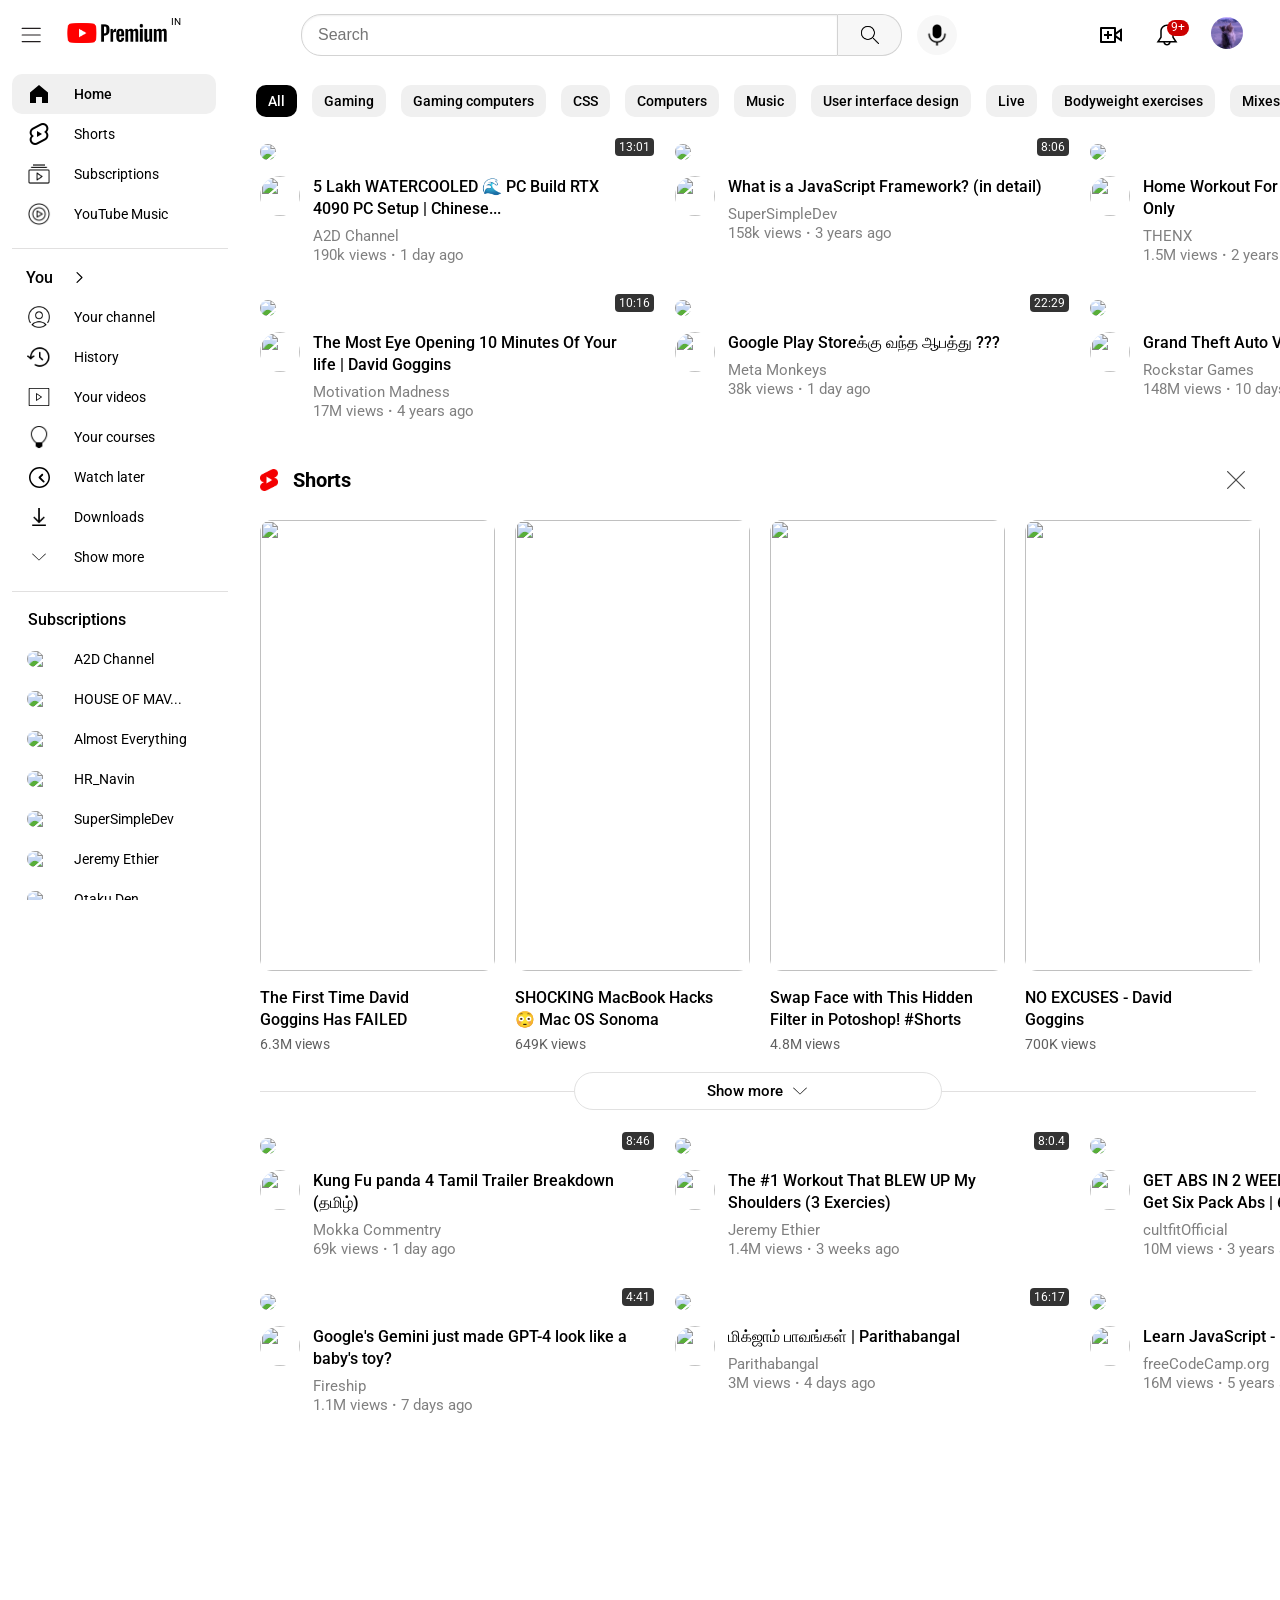
==== index.html @ ad7b76df "Update and rename YouTube.html to index.html" ====
<!DOCTYPE html>
<html lang="en">
	<head>
		<meta charset="UTF-8" />
		<meta name="viewport" content="width=device-width, initial-scale=1.0" />
		<title>YouTube clone</title>
		<link rel="preconnect" href="https://fonts.googleapis.com" />
		<link rel="preconnect" href="https://fonts.gstatic.com" crossorigin />
		<link
			href="https://fonts.googleapis.com/css2?family=Roboto:wght@100;400;500;700&display=swap"
			rel="stylesheet"
		/>
		<link rel="stylesheet" href="CSS/Video.css" />
		<link rel="stylesheet" href="CSS/Common.css" />
		<link rel="stylesheet" href="CSS/Header-1.css" />
		<link rel="stylesheet" href="CSS/Header-2.css" />
		<link rel="stylesheet" href="CSS/Sidebar.css" />
		<link rel="stylesheet" href="CSS/Shorts.css" />
	</head>
	<body>
		<!-- Header-1 -->
		<header class="header-1">
			<div class="header-right">
				<div class="menu-icon">
					<img
						style="margin: 0 auto; width: 30px"
						class="menu-icon-img"
						src="Icons/hamburger-menu-5.svg"
					/>
				</div>
				<div class="youtube-logo">
					<img
						style="width: 100px"
						class="youtube-logo-img"
						src="Icons/1280px-YouTube_Premium_logo.svg.png"
					/>
					<div>IN</div>
				</div>
			</div>

			<div class="header-middle">
				<div class="search-box">
					<input type="text" placeholder="Search" />
					<img
						style="width: 22px"
						class="search-icon-img-focus"
						src="Icons/icons8-search-48.png"
					/>
				</div>
				<button class="search-icon">
					<img
						style="width: 26px"
						class="search-icon-img"
						src="Icons/icons8-search-48.png"
					/>
					<div class="tooltip">Search</div>
				</button>
				<div class="voice-search-icon">
					<img
						style="width: 22px"
						class="voice-search-icon-img"
						src="Icons/voice-search-icon-2.png"
					/>
					<div class="tooltip">Search with your voice</div>
				</div>
			</div>

			<div class="left-header">
				<div class="upload-icon">
					<img class="upload-icon-img" src="Icons/video-add-line.svg" />
					<div style="bottom: -40px" class="tooltip">Create</div>
				</div>
				<div style="position: relative" class="notification-icon">
					<img
						style="width: 24px"
						class="notification-icon-img"
						src="Icons/notification-30.svg"
					/>
					<div class="notification-num">9+</div>
					<div class="tooltip">Notifications</div>
				</div>
				<div class="user-profile">
					<img
						style="
							width: 32px;
							margin-right: 25px;
							margin-left: 8px;
							border-radius: 20px;
						"
						class="user-profile-img"
						src="Profile pics/Cat.jpg"
					/>
				</div>
			</div>
		</header>

		<!-- Header-2 -->
		<header class="header-2">
			<div id="all">All</div>
			<div>Gaming</div>
			<div>Gaming computers</div>
			<div>CSS</div>
			<div>Computers</div>
			<div>Music</div>
			<div>User interface design</div>
			<div>Live</div>
			<div>Bodyweight exercises</div>
			<div>Mixes</div>
			<div>Machine Learning</div>
			<div>Trailers</div>
			<div>Rockstar Games</div>
			<div>AI</div>
			<div>Mobile Phones</div>
			<div>Tamil Cinema</div>
			<div>News</div>
			<div>Anime</div>
			<div>Recently uploaded</div>
			<div>Watched</div>
			<div>New to you</div>
		</header>

		<!-- Side bar -->
		<nav class="sidebar">
			<div class="sidebar-top">
				<div class="icon" id="home">
					<div class="icon-img-div">
						<img style="width: 24px" class="icon-img" src="Icons/s-home.svg" />
					</div>
					<p class="icon-text">Home</p>
					<div class="tooltip">Home</div>
				</div>

				<div class="icon">
					<div class="icon-img-div">
						<img
							style="width: 24px"
							class="icon-img"
							src="Icons/icons8-youtube-shorts-24.png"
						/>
					</div>
					<p class="icon-text">Shorts</p>
					<div class="tooltip">Shorts</div>
				</div>

				<div class="icon">
					<div class="icon-img-div">
						<img
							style="width: 24px"
							class="icon-img"
							src="Icons//menu_youtube_subscription_icon_197393.png"
						/>
					</div>
					<p class="icon-text">Subscriptions</p>
					<div class="tooltip">Subscriptions</div>
				</div>

				<div class="icon">
					<div class="icon-img-div">
						<img
							style="width: 24px"
							class="icon-img"
							src="Icons/icons8-youtube-music-50.png"
						/>
					</div>
					<p class="icon-text">YouTube Music</p>
					<div class="tooltip">YouTube Music</div>
				</div>
			</div>

			<div style="border-bottom: 1px solid rgb(225, 224, 224)"></div>

			<div class="sidebar-you">
				<div class="icon">
					<div class="icon-img-div">
						<p style="font-size: 16px; font-weight: 500">You</p>
					</div>
					<img style="width: 11px" src="Icons/right-arrow-9.svg" />
					<div class="tooltip">You</div>
				</div>

				<div class="icon">
					<div class="icon-img-div">
						<img
							style="width: 22px"
							class="icon-img"
							src="Icons/icons8-person-64.png"
						/>
					</div>
					<p class="icon-text">Your channel</p>
					<div class="tooltip">Your channel</div>
				</div>

				<div class="icon">
					<div class="icon-img-div">
						<img
							style="width: 24px"
							class="icon-img"
							src="Icons/icons8-history-32.png"
						/>
					</div>
					<p class="icon-text">History</p>
					<div class="tooltip">History</div>
				</div>

				<div class="icon">
					<div class="icon-img-div">
						<img
							style="width: 24px"
							class="icon-img"
							src="Icons/video-259.svg"
						/>
					</div>
					<p class="icon-text">Your videos</p>
					<div class="tooltip">Your videos</div>
				</div>

				<div class="icon">
					<div class="icon-img-div">
						<img
							style="width: 24px"
							class="icon-img"
							src="Icons/icons8-bulb-50.png"
						/>
					</div>
					<p class="icon-text">Your courses</p>
					<div class="tooltip">Your courses</div>
				</div>

				<div class="icon">
					<div class="icon-img-div">
						<img
							style="width: 21px"
							class="icon-img"
							src="Icons/watch-later-1.svg"
						/>
					</div>
					<p class="icon-text">Watch later</p>
					<div class="tooltip">Watch later</div>
				</div>

				<div class="icon">
					<div class="icon-img-div">
						<img
							style="width: 24px"
							class="icon-img"
							src="Icons/icons8-download-32.png"
						/>
					</div>
					<p class="icon-text">Downloads</p>
					<div class="tooltip">Downloads</div>
				</div>

				<div class="icon">
					<div class="icon-img-div">
						<img
							style="width: 18px"
							class="icon-img"
							src="Icons/down-arrow-5.svg"
						/>
					</div>
					<p class="icon-text">Show more</p>
					<div class="tooltip">Show more</div>
				</div>
			</div>

			<div style="border-bottom: 1px solid rgb(225, 224, 224)"></div>

			<div class="sidebar-subscriptions">
				<div class="Subscriptions-text">Subscriptions</div>
				<div class="icon">
					<div class="icon-img-div">
						<img
							style="width: 24px; border-radius: 12px"
							class="icon-img"
							src="https://yt3.ggpht.com/ytc/AIf8zZRqP8OhIubpWPHtNoV_q_3jOPF_j57EmsZonz_A=s68-c-k-c0x00ffffff-no-rj"
						/>
					</div>
					<p class="icon-text">A2D Channel</p>
					<div class="tooltip">A2D Channel</div>
				</div>

				<div class="icon">
					<div class="icon-img-div">
						<img
							style="width: 24px; border-radius: 12px"
							class="icon-img"
							src="https://yt3.ggpht.com/qZ6E1WupM_Kzory2I8WVG6aNKDAg2Je7HwdRiSBH59Qh7naGv6nnYKNHgboRIaHgMv1T9s95=s88-c-k-c0x00ffffff-no-rj"
						/>
					</div>
					<p class="icon-text">HOUSE OF MAV...</p>
					<div class="tooltip">HOUSE OF MAVRICK</div>
				</div>

				<div class="icon">
					<div class="icon-img-div">
						<img
							style="width: 24px; border-radius: 12px"
							class="icon-img"
							src="https://yt3.ggpht.com/ytc/AIf8zZRON6Ftjy2pWP-z60XjkWf93lu_wZt1nqb_emhb=s88-c-k-c0x00ffffff-no-rj"
						/>
					</div>
					<p class="icon-text">Almost Everything</p>
					<div class="tooltip">Almost Everything</div>
				</div>

				<div class="icon">
					<div class="icon-img-div">
						<img
							style="width: 24px; border-radius: 12px"
							class="icon-img"
							src="https://yt3.ggpht.com/s2-ytWDMQdBmZHLX88xBVdbNg9OS9RJxmpvnhTizxbiLAhu7cKdoo8a_oyhVZdTUs7p-kcWTDFw=s88-c-k-c0x00ffffff-no-rj"
						/>
					</div>
					<p class="icon-text">HR_Navin</p>
					<div class="tooltip">HR_Navin</div>
				</div>

				<div class="icon">
					<div class="icon-img-div">
						<img
							style="width: 24px; border-radius: 12px"
							class="icon-img"
							src="https://yt3.ggpht.com/ytc/AIf8zZSoN0PkqajCSfsSJT8C0zd9kgJ5zI-JR_K7BOJ3=s68-c-k-c0x00ffffff-no-rj"
						/>
					</div>
					<p class="icon-text">SuperSimpleDev</p>
					<div class="tooltip">SuperSimpleDev</div>
				</div>

				<div class="icon">
					<div class="icon-img-div">
						<img
							style="width: 24px; border-radius: 12px"
							class="icon-img"
							src="https://yt3.ggpht.com/ytc/AIf8zZSYZm1hFxUl7H1gYa67XRB2C-SclRLhALlq4BtpIg=s68-c-k-c0x00ffffff-no-rj"
						/>
					</div>
					<p class="icon-text">Jeremy Ethier</p>
					<div class="tooltip">Jeremy Ethier</div>
				</div>

				<div class="icon">
					<div class="icon-img-div">
						<img
							style="width: 24px; border-radius: 12px"
							class="icon-img"
							src="https://yt3.ggpht.com/ytc/AIf8zZR3U_kBnTsq2jRfkeevBxrXUVLIi0QT4cTZbKFasw=s88-c-k-c0x00ffffff-no-rj"
						/>
					</div>
					<p class="icon-text">Otaku Den</p>
					<div class="tooltip">Otaku Den</div>
				</div>

				<div class="icon">
					<div class="icon-img-div">
						<img
							style="width: 18px"
							class="icon-img"
							src="Icons/down-arrow-5.svg"
						/>
					</div>
					<p class="icon-text">Show 16 more</p>
					<div class="tooltip">Show 16 more</div>
				</div>
			</div>

			<div style="border-bottom: 1px solid rgb(225, 224, 224)"></div>

			<div class="sidebar-explore">
				<div class="explore-text">Explore</div>
				<div class="icon">
					<div class="icon-img-div">
						<img
							style="width: 24px"
							class="icon-img"
							src="Icons/icons8-trending-32.png"
						/>
					</div>
					<p class="icon-text">Trending</p>
					<div class="tooltip">Trending</div>
				</div>

				<div class="icon">
					<div class="icon-img-div">
						<img
							style="width: 22px"
							class="icon-img"
							src="Icons/shopping-133.svg"
						/>
					</div>
					<p class="icon-text">Shopping</p>
					<div class="tooltip">Shopping</div>
				</div>

				<div class="icon">
					<div class="icon-img-div">
						<img
							style="width: 24px"
							class="icon-img"
							src="Icons/icons8-song-64.png"
						/>
					</div>
					<p class="icon-text">Music</p>
					<div class="tooltip">Music</div>
				</div>

				<div class="icon">
					<div class="icon-img-div">
						<img
							style="width: 22px"
							class="icon-img"
							src="Icons/icons8-movie-50.png"
						/>
					</div>
					<p class="icon-text">Movies</p>
					<div class="tooltip">Movies</div>
				</div>

				<div class="icon">
					<div class="icon-img-div">
						<img style="width: 24px" class="icon-img" src="Icons/live-17.svg" />
					</div>
					<p class="icon-text">Live</p>
					<div class="tooltip">Live</div>
				</div>

				<div class="icon">
					<div class="icon-img-div">
						<img
							style="width: 24px"
							class="icon-img"
							src="Icons/youtube-gamepad.png"
						/>
					</div>
					<p class="icon-text">Gaming</p>
					<div class="tooltip">Gaming</div>
				</div>

				<div class="icon">
					<div class="icon-img-div">
						<img
							style="width: 24px"
							class="icon-img"
							src="Icons/icons8-news-32.png"
						/>
					</div>
					<p class="icon-text">News</p>
					<div class="tooltip">News</div>
				</div>

				<div class="icon">
					<div class="icon-img-div">
						<img
							style="width: 22px"
							class="icon-img"
							src="Icons/icons8-trophy-48.png"
						/>
					</div>
					<p class="icon-text">Sports</p>
					<div class="tooltip">Sports</div>
				</div>

				<div class="icon">
					<div class="icon-img-div">
						<img
							style="width: 24px"
							class="icon-img"
							src="Icons/icons8-bulb-50.png"
						/>
					</div>
					<p class="icon-text">Learning</p>
					<div class="tooltip">Learning</div>
				</div>

				<div class="icon">
					<div class="icon-img-div">
						<img
							style="width: 22px"
							class="icon-img"
							src="Icons/icons8-cloakroom-64.png"
						/>
					</div>
					<p class="icon-text">Fashion $ Beauty</p>
					<div class="tooltip">Fashion $ Beauty</div>
				</div>

				<div class="icon">
					<div class="icon-img-div">
						<img
							style="width: 24px"
							class="icon-img"
							src="Icons/podcast-16.svg"
						/>
					</div>
					<p class="icon-text">Podcasts</p>
					<div class="tooltip">Podcasts</div>
				</div>

				<div class="icon">
					<div class="icon-img-div">
						<img
							style="width: 22px"
							class="icon-img"
							src="Icons/icons8-board-game-32.png"
						/>
					</div>
					<p class="icon-text">Playables</p>
					<div class="tooltip">Playables</div>
				</div>
			</div>

			<div style="border-bottom: 1px solid rgb(225, 224, 224)"></div>

			<div class="sidebar-more-from-youtube">
				<div class="more-from-youtube-text">More from YouTube</div>
				<div class="icon">
					<div class="icon-img-div">
						<img
							style="width: 27px"
							class="icon-img"
							src="Icons/icons8-youtube-studio-48.png"
						/>
					</div>
					<p class="icon-text">YouTube Studio</p>
					<div class="tooltip">YouTube Studio</div>
				</div>

				<div class="icon">
					<div class="icon-img-div">
						<img
							style="width: 23px"
							class="icon-img"
							src="Icons/Youtube_Music_icon.svg.png"
						/>
					</div>
					<p class="icon-text">YouTube Music</p>
					<div class="tooltip">YouTube Music</div>
				</div>

				<div class="icon">
					<div class="icon-img-div">
						<img
							style="width: 30px"
							class="icon-img"
							src="Icons/youtube-kids.png"
						/>
					</div>
					<p class="icon-text">YouTube Kids</p>
					<div class="tooltip">YouTube Kids</div>
				</div>
			</div>

			<div style="border-bottom: 1px solid rgb(225, 224, 224)"></div>

			<div style="margin-top: 12px" class="sidebar-bottom">
				<div class="icon">
					<div class="icon-img-div">
						<img
							style="width: 22px"
							class="icon-img"
							src="Icons/settings-85.svg"
						/>
					</div>
					<p class="icon-text">Settings</p>
					<div class="tooltip">Settings</div>
				</div>

				<div class="icon">
					<div class="icon-img-div">
						<img
							style="width: 24px"
							class="icon-img"
							src="Icons/flag-flag.svg"
						/>
					</div>
					<p class="icon-text">Report history</p>
					<div class="tooltip">Report history</div>
				</div>

				<div class="icon">
					<div class="icon-img-div">
						<img
							style="width: 24px"
							class="icon-img"
							src="Icons/question-mark-12.svg"
						/>
					</div>
					<p class="icon-text">Help</p>
					<div class="tooltip">Help</div>
				</div>

				<div class="icon">
					<div class="icon-img-div">
						<img
							style="width: 24px"
							class="icon-img"
							src="Icons/feedback.png"
						/>
					</div>
					<p class="icon-text">Send feedback</p>
					<div class="tooltip">Send feedback</div>
				</div>
			</div>

			<div style="border-bottom: 1px solid rgb(225, 224, 224)"></div>

			<div class="sidebar-copyright">
				<div class="sidebar-copyright-text">
					<div class="sidebar-copyright-text-column">
						<div class="sidebar-copyright-text-row">
							<a href="">About</a>
							<a href="">Press</a>
							<a href="">Copyright</a>
						</div>

						<div class="sidebar-copyright-text-row">
							<a href="">Contact us</a>
							<a href="">Creators</a>
						</div>

						<div class="sidebar-copyright-text-row">
							<a href="">Advertise</a>
							<a href="">Developers</a>
						</div>
					</div>

					<div class="sidebar-copyright-text-column">
						<div class="sidebar-copyright-text-row">
							<a href="">Terms</a>
							<a href="">Privacy</a>
							<a href="">Policy & Safety</a>
						</div>

						<div class="sidebar-copyright-text-row">
							<a href="">How YouTube works</a>
						</div>

						<div class="sidebar-copyright-text-row">
							<a href="">Test new features</a>
						</div>
					</div>

					<div class="sidebar-copyright-text-column">
						<p>&copy; 2023 Google LLC</p>
					</div>
				</div>
			</div>
		</nav>

		<!-- Videos-1 -->
		<div class="video-grid">
			<!-- Video-1  -->
			<div class="video-preview">
				<div class="thumbnail-img-div">
					<a href="https://youtu.be/0P9VX7tGdUU?si=7bpb1cHvwc8VDxvK"
						><img
							class="thumbnail"
							src="https://i.ytimg.com/vi/0P9VX7tGdUU/hq720.jpg?sqp=-oaymwEcCNAFEJQDSFXyq4qpAw4IARUAAIhCGAFwAcABBg==&rs=AOn4CLAHoj0z2TtiRem755l18yYxl5Xh3Q"
					/></a>
					<div>13:01</div>
				</div>
				<a href="https://youtu.be/0P9VX7tGdUU?si=7bpb1cHvwc8VDxvK">
					<div class="video-preview-bottom-div">
						<div class="channel-profile" style="position: relative">
							<img
								src="https://yt3.ggpht.com/ytc/AIf8zZRqP8OhIubpWPHtNoV_q_3jOPF_j57EmsZonz_A=s68-c-k-c0x00ffffff-no-rj"
							/>
							<div class="tooltip">A2D Channel</div>
						</div>
						<div class="text-div">
							<div class="video-title">
								<p>
									5 Lakh WATERCOOLED 🌊 PC Build RTX 4090 PC Setup | Chinese...
								</p>
								<div class="tooltip">
									5 Lakh WATERCOOLED 🌊 PC Build - RTX 4090 PC Setup | Chinese
									Waterblock PC Custom Loop Setup
								</div>
							</div>
							<div class="channel-name">
								<p>A2D Channel</p>
								<div class="tooltip">A2D Channel</div>
							</div>
							<p class="video-status">
								190k views <strong>&#183;</strong> 1 day ago
							</p>
						</div>
						<img class="three-dot" src="Icons/three-dot-icon-5.png" />
					</div>
				</a>
			</div>

			<!-- Video-2  -->
			<div class="video-preview">
				<div class="thumbnail-img-div">
					<a href="https://youtu.be/Ka77djMkSwg?si=5yxzBQfwzxlk0unG"
						><img
							class="thumbnail"
							src="https://i.ytimg.com/vi/Ka77djMkSwg/hq720.jpg?sqp=-oaymwEcCNAFEJQDSFXyq4qpAw4IARUAAIhCGAFwAcABBg==&rs=AOn4CLCDv7tEijmYmsRAfO_z-_eWjftZng"
					/></a>
					<div>8:06</div>
				</div>
				<a href="https://youtu.be/Ka77djMkSwg?si=5yxzBQfwzxlk0unG">
					<div class="video-preview-bottom-div">
						<div class="channel-profile">
							<img
								src="https://yt3.ggpht.com/ytc/AIf8zZSoN0PkqajCSfsSJT8C0zd9kgJ5zI-JR_K7BOJ3=s68-c-k-c0x00ffffff-no-rj"
							/>
							<div class="tooltip">SuperSimpleDev</div>
						</div>
						<div class="text-div">
							<div class="video-title">
								<p>What is a JavaScript Framework? (in detail)</p>
								<div class="tooltip">
									What is a JavaScript Framework? (in detail)
								</div>
							</div>
							<div class="channel-name">
								<p>SuperSimpleDev</p>
								<div class="tooltip" style="top: -15px">SuperSimpleDev</div>
							</div>
							<p class="video-status">
								158k views <strong>&#183;</strong> 3 years ago
							</p>
						</div>
						<img class="three-dot" src="Icons/three-dot-icon-5.png" />
					</div>
				</a>
			</div>

			<!-- Video-3  -->
			<div class="video-preview">
				<div class="thumbnail-img-div">
					<a href="https://youtu.be/2fCKd-BQOhw?si=fVycgSoQ3C-__3Y2"
						><img
							class="thumbnail"
							src="https://i.ytimg.com/vi/2fCKd-BQOhw/hq720.jpg?sqp=-oaymwEcCNAFEJQDSFXyq4qpAw4IARUAAIhCGAFwAcABBg==&rs=AOn4CLAdi_NwHxNA_1LS9HVp8swvZBgCeA"
					/></a>
					<div>11:28</div>
				</div>
				<a href="https://youtu.be/2fCKd-BQOhw?si=fVycgSoQ3C-__3Y2">
					<div class="video-preview-bottom-div">
						<div class="channel-profile">
							<img
								src="https://yt3.ggpht.com/ytc/AIf8zZSsLNC7a8ybN9ZxKHGE5s_Azmt3Ldr7IpsYov_XVA=s68-c-k-c0x00ffffff-no-rj"
							/>
							<div class="tooltip">THENX</div>
						</div>
						<div class="text-div">
							<div class="video-title">
								<p>Home Workout For beginners | Dumbbells Only</p>
								<div class="tooltip">
									Home Workout For beginners | Dumbbells Only
								</div>
							</div>
							<div class="channel-name">
								<p>THENX</p>
								<div class="tooltip">THENX</div>
							</div>
							<p class="video-status">
								1.5M views <strong>&#183;</strong> 2 years ago
							</p>
						</div>
						<img class="three-dot" src="Icons/three-dot-icon-5.png" />
					</div>
				</a>
			</div>

			<!-- Video-4  -->
			<div class="video-preview">
				<div class="thumbnail-img-div">
					<a href="https://youtu.be/TLKxdTmk-zc?si=IikUoZbi0YA9Dpri"
						><img
							class="thumbnail"
							src="https://i.ytimg.com/vi/TLKxdTmk-zc/hq720.jpg?sqp=-oaymwEcCNAFEJQDSFXyq4qpAw4IARUAAIhCGAFwAcABBg==&rs=AOn4CLB4kY1SnQP6H8ZihEkQ7I4rDn3QDA"
					/></a>
					<div>10:16</div>
				</div>
				<a href="https://youtu.be/TLKxdTmk-zc?si=IikUoZbi0YA9Dpri">
					<div class="video-preview-bottom-div">
						<div class="channel-profile">
							<img
								src="https://yt3.ggpht.com/ytc/AIf8zZQuHHaBeZLguNLCWri0f7OcERmAL5G2fmYbVaOqPQ=s68-c-k-c0x00ffffff-no-rj"
							/>
							<div class="tooltip">Motivation Madness</div>
						</div>
						<div class="text-div">
							<div class="video-title">
								<p>
									The Most Eye Opening 10 Minutes Of Your life | David Goggins
								</p>
								<div class="tooltip">
									The Most Eye Opening 10 Minutes Of Your life | David Goggins
								</div>
							</div>
							<div class="channel-name">
								<p>Motivation Madness</p>
								<div class="tooltip">Motivation Madness</div>
							</div>
							<p class="video-status">
								17M views <strong>&#183;</strong> 4 years ago
							</p>
						</div>
						<img class="three-dot" src="Icons/three-dot-icon-5.png" />
					</div>
				</a>
			</div>

			<!-- Video-5  -->
			<div class="video-preview">
				<div class="thumbnail-img-div">
					<a href="https://youtu.be/YiIsJtIKoR8?si=2jBd4Vz-1N4RIDzS"
						><img
							class="thumbnail"
							src="https://i.ytimg.com/vi/YiIsJtIKoR8/hq720.jpg?sqp=-oaymwEcCNAFEJQDSFXyq4qpAw4IARUAAIhCGAFwAcABBg==&rs=AOn4CLDiuTcVqqqicvc3wUX8ijMtsjltpA"
					/></a>
					<div>22:29</div>
				</div>
				<a href="https://youtu.be/YiIsJtIKoR8?si=2jBd4Vz-1N4RIDzS">
					<div class="video-preview-bottom-div">
						<div class="channel-profile">
							<img
								src="https://yt3.ggpht.com/5aQeV9pcJlfuASu7QqoyQm0pwKJak-o4XJOSzTYRp9GqpWsHw6FQQhVnB9XIK5rERo3X_pn8=s68-c-k-c0x00ffffff-no-rj"
							/>
							<div class="tooltip">Meta Monkeys</div>
						</div>
						<div class="text-div">
							<div class="video-title">
								<p>Google Play Storeக்கு வந்த ஆபத்து ???</p>
								<div class="tooltip">Google Play Storeக்கு வந்த ஆபத்து ???</div>
							</div>
							<div class="channel-name">
								<p>Meta Monkeys</p>
								<div class="tooltip" style="top: -15px">Meta Monkeys</div>
							</div>
							<p class="video-status">
								38k views <strong>&#183;</strong> 1 day ago
							</p>
						</div>
						<img class="three-dot" src="Icons/three-dot-icon-5.png" />
					</div>
				</a>
			</div>

			<!-- video-6 -->
			<div class="video-preview">
				<div class="thumbnail-img-div">
					<a href="https://youtu.be/QdBZY2fkU-0?si=IkvE0z1NaVZSCmJc"
						><img
							class="thumbnail"
							src="https://i.ytimg.com/vi/QdBZY2fkU-0/hq720.jpg?sqp=-oaymwEcCNAFEJQDSFXyq4qpAw4IARUAAIhCGAFwAcABBg==&rs=AOn4CLBsUIlbe3vsIz8Q1dMp4Jd7EzlHWg"
					/></a>
					<div>1:31</div>
				</div>
				<a href="https://youtu.be/QdBZY2fkU-0?si=IkvE0z1NaVZSCmJc">
					<div class="video-preview-bottom-div">
						<div class="channel-profile">
							<img
								src="https://yt3.ggpht.com/r7mISTzNbcLem_plduc_SKMh9KUiP8CWnuhS7H4-CCErF4juXxkrK-5_4LOIMeYl-lXAXMUG=s68-c-k-c0x00ffffff-no-rj"
							/>
							<div class="tooltip">Rockstar Games</div>
						</div>
						<div class="text-div">
							<div class="video-title">
								<p>Grand Theft Auto VI trailer 1</p>
								<div class="tooltip">Grand Theft Auto VI trailer 1</div>
							</div>
							<div class="channel-name">
								<p>Rockstar Games</p>
								<div class="tooltip" style="top: -15px">Rockstar Games</div>
							</div>
							<p class="video-status">
								148M views <strong>&#183;</strong> 10 days ago
							</p>
						</div>
						<img class="three-dot" src="Icons/three-dot-icon-5.png" />
					</div>
				</a>
			</div>
		</div>

		<!-- Shorts -->
		<div class="shorts-grid">
			<div class="shorts-top">
				<div class="shorts-top-left">
					<img style="width: 18px" src="Icons/Youtube_shorts_icon.svg.png" />
					<p>Shorts</p>
				</div>
				<div class="shorts-top-right">
					<img style="width: 18px; opacity: 0.7" src="Icons/x-22.svg" />
					<div class="tooltip">Not Interested</div>
				</div>
			</div>

			<div class="shorts-middle">
				<!-- Shorts-1 -->
				<div class="shorts-preview">
					<div class="shorts-thumbnail">
						<a
							href="https://youtube.com/shorts/DBUK71JPkrQ?si=6S3jSEYq8JLxEO0L"
						>
							<img
								src="https://i.ytimg.com/vi/DBUK71JPkrQ/hq720.jpg?sqp=-oaymwEdCJUDENAFSFXyq4qpAw8IARUAAIhCcAHAAQbQAQE=&rs=AOn4CLCfWD9j_ZWfeOvU0Vd9PDuG5ZKUTw"
							/>
						</a>
					</div>
					<a href="https://youtube.com/shorts/DBUK71JPkrQ?si=6S3jSEYq8JLxEO0L">
						<div class="shorts-preview-bottom-div">
							<div class="shorts-title">
								<p>The First Time David Goggins Has FAILED</p>
								<div class="tooltip">
									The First Time David Goggins Has FAILED
								</div>
								<img class="three-dot" src="Icons/three-dot-icon-5.png" />
							</div>
							<p class="shorts-status">6.3M views</p>
						</div>
					</a>
				</div>

				<!-- Shorts-2 -->
				<div class="shorts-preview">
					<div class="shorts-thumbnail">
						<a
							href="https://youtube.com/shorts/oq8FaqHPFFE?si=ZFr2sn17gifX5wvP"
						>
							<img
								src="https://i.ytimg.com/vi/oq8FaqHPFFE/oar2.jpg?sqp=-oaymwEdCJUDENAFSFWQAgHyq4qpAwwIARUAAIhCcAHAAQY=&rs=AOn4CLDSjBaDnEGUG2wlB7STEGdfGYjLAQ"
							/>
						</a>
					</div>
					<a href="https://youtube.com/shorts/oq8FaqHPFFE?si=ZFr2sn17gifX5wvP">
						<div class="shorts-preview-bottom-div">
							<div class="shorts-title">
								<p>SHOCKING MacBook Hacks 😳 Mac OS Sonoma</p>
								<div class="tooltip">
									SHOCKING MacBook Hacks 😳 Mac OS Sonoma
								</div>
								<img class="three-dot" src="Icons/three-dot-icon-5.png" />
							</div>
							<p class="shorts-status">649K views</p>
						</div>
					</a>
				</div>

				<!-- Shorts-3 -->
				<div class="shorts-preview">
					<div class="shorts-thumbnail">
						<a
							href="https://youtube.com/shorts/ROYjOqUGo9A?si=QZ_UnXl02JNUGmNa"
						>
							<img
								src="https://i.ytimg.com/vi/ROYjOqUGo9A/oar2.jpg?sqp=-oaymwEdCJUDENAFSFWQAgHyq4qpAwwIARUAAIhCcAHAAQY=&rs=AOn4CLDZuTrkqn8FZ2016_aBvNT2ZFECmQ"
							/>
						</a>
					</div>
					<a href="https://youtube.com/shorts/ROYjOqUGo9A?si=QZ_UnXl02JNUGmNa">
						<div class="shorts-preview-bottom-div">
							<div class="shorts-title">
								<p>Swap Face with This Hidden Filter in Potoshop! #Shorts</p>
								<div class="tooltip">
									Swap Face with This Hidden Filter in Potoshop! #Shorts
								</div>
								<img class="three-dot" src="Icons/three-dot-icon-5.png" />
							</div>
							<p class="shorts-status">4.8M views</p>
						</div>
					</a>
				</div>

				<!-- Shorts-4 -->
				<div class="shorts-preview">
					<div class="shorts-thumbnail">
						<a
							href="https://youtube.com/shorts/CDYpmVrjHFw?si=Brnh41K9GBhl9vtU"
						>
							<img
								src="https://i.ytimg.com/vi/CDYpmVrjHFw/oar2.jpg?sqp=-oaymwEdCJUDENAFSFWQAgHyq4qpAwwIARUAAIhCcAHAAQY=&rs=AOn4CLCuLUzPDSzghaeVNlw6XUJjea-lvQ"
							/>
						</a>
					</div>
					<a href="https://youtube.com/shorts/CDYpmVrjHFw?si=Brnh41K9GBhl9vtU">
						<div class="shorts-preview-bottom-div">
							<div class="shorts-title">
								<p>NO EXCUSES - David Goggins</p>
								<div class="tooltip">NO EXCUSES - David Goggins</div>
								<img class="three-dot" src="Icons/three-dot-icon-5.png" />
							</div>
							<p class="shorts-status">700K views</p>
						</div>
					</a>
				</div>

				<!-- Shorts-5 -->
				<div class="shorts-preview">
					<div class="shorts-thumbnail">
						<a
							href="https://youtube.com/shorts/niBxdiapcIw?si=KjvS9AovuhH4JlGO"
						>
							<img
								src="https://i.ytimg.com/vi/niBxdiapcIw/oar2.jpg?sqp=-oaymwEdCJUDENAFSFWQAgHyq4qpAwwIARUAAIhCcAHAAQY=&rs=AOn4CLCll9nQh8ZdqQLMSQa1s5AXSQhfPA"
							/>
						</a>
					</div>
					<a href="https://youtube.com/shorts/niBxdiapcIw?si=KjvS9AovuhH4JlGO">
						<div class="shorts-preview-bottom-div">
							<div class="shorts-title">
								<p>How fast does my Asus ROG Strix G15 #shorts #viral...</p>
								<div class="tooltip" style="right: 0">
									How fast does my Asus ROG Strix G15 #shorts #viral #ytshorts
									#asus #asusrog
								</div>
								<img class="three-dot" src="Icons/three-dot-icon-5.png" />
							</div>
							<p class="shorts-status">4.6M views</p>
						</div>
					</a>
				</div>
			</div>

			<div class="shorts-bottom">
				<div
					class="shorts-bottom-left"
					style="border-bottom: 1px solid rgb(225, 224, 224)"
				></div>
				<div class="shorts-bottom-middle">
					<p>Show more</p>
					<img src="Icons/down-arrow-5.svg" alt="" />
				</div>
				<div
					class="shorts-bottom-right"
					style="border-bottom: 1px solid rgb(225, 224, 224)"
				></div>
			</div>
		</div>

		<!-- Videos-2 -->
		<div style="margin-top: 28px" class="video-grid">
			<!-- Video-7 -->
			<div class="video-preview">
				<div class="thumbnail-img-div">
					<a href="https://youtu.be/c9T2Ne10npI?si=cyL3bsE4ni7cQNpc"
						><img
							class="thumbnail"
							src="https://i.ytimg.com/vi/c9T2Ne10npI/hq720.jpg?sqp=-oaymwEcCNAFEJQDSFXyq4qpAw4IARUAAIhCGAFwAcABBg==&rs=AOn4CLB3QlAz1mibL5xXT9T6oqP4PVWTFw"
					/></a>
					<div>8:46</div>
				</div>
				<a href="https://youtu.be/c9T2Ne10npI?si=cyL3bsE4ni7cQNpc">
					<div class="video-preview-bottom-div">
						<div class="channel-profile">
							<img
								src="https://yt3.ggpht.com/e5TOnPobWCCJ4_-TgO7zFntsjc9wLM1rN20ty68ITZs-r6PozjqpohoX8M8rlkOFwxgCJYl6lQ=s68-c-k-c0x00ffffff-no-rj"
							/>
							<div class="tooltip">Mokka Commentry</div>
						</div>
						<div class="text-div">
							<div class="video-title">
								<p>Kung Fu panda 4 Tamil Trailer Breakdown (தமிழ்)</p>
								<div class="tooltip">
									Kung Fu panda 4 Tamil Trailer Breakdown (தமிழ்)
								</div>
							</div>
							<div class="channel-name">
								<p>Mokka Commentry</p>
								<div class="tooltip">Mokka Commentry</div>
							</div>
							<p class="video-status">
								69k views <strong>&#183;</strong> 1 day ago
							</p>
						</div>
						<img class="three-dot" src="Icons/three-dot-icon-5.png" />
					</div>
				</a>
			</div>

			<!-- Video-8 -->
			<div class="video-preview">
				<div class="thumbnail-img-div">
					<a href="https://youtu.be/ufrFCjERMDc?si=B77P0rc4IBFfCiL-"
						><img
							class="thumbnail"
							src="https://i.ytimg.com/vi/ufrFCjERMDc/hq720.jpg?sqp=-oaymwEcCNAFEJQDSFXyq4qpAw4IARUAAIhCGAFwAcABBg==&rs=AOn4CLA6nx1_av2bG4gr7yBK1UtkNrMthQ"
					/></a>
					<div>8:0.4</div>
				</div>
				<a href="https://youtu.be/ufrFCjERMDc?si=B77P0rc4IBFfCiL-">
					<div class="video-preview-bottom-div">
						<div class="channel-profile">
							<img
								src="https://yt3.ggpht.com/ytc/AIf8zZSYZm1hFxUl7H1gYa67XRB2C-SclRLhALlq4BtpIg=s68-c-k-c0x00ffffff-no-rj"
							/>
							<div class="tooltip">Jeremy Ethier</div>
						</div>
						<div class="text-div">
							<div class="video-title">
								<p>The #1 Workout That BLEW UP My Shoulders (3 Exercies)</p>
								<div class="tooltip">
									The #1 Workout That BLEW UP My Shoulders (3 Exercies)
								</div>
							</div>
							<div class="channel-name">
								<p>Jeremy Ethier</p>
								<div class="tooltip">Jeremy Ethier</div>
							</div>
							<p class="video-status">
								1.4M views <strong>&#183;</strong> 3 weeks ago
							</p>
						</div>
						<img class="three-dot" src="Icons/three-dot-icon-5.png" />
					</div>
				</a>
			</div>

			<!-- Video-9 -->
			<div class="video-preview">
				<div class="thumbnail-img-div">
					<a href="https://youtu.be/8D_ItZBvbmk?si=ZY0nPzrXJGr4Ys2O"
						><img
							class="thumbnail"
							src="https://i.ytimg.com/vi/8D_ItZBvbmk/hq720.jpg?sqp=-oaymwEcCNAFEJQDSFXyq4qpAw4IARUAAIhCGAFwAcABBg==&rs=AOn4CLCcF1xlIkz6zAuWnRrj2UGf_zkzZg"
					/></a>
					<div>21:19</div>
				</div>
				<a href="https://youtu.be/8D_ItZBvbmk?si=ZY0nPzrXJGr4Ys2O">
					<div class="video-preview-bottom-div">
						<div class="channel-profile">
							<img
								src="https://yt3.ggpht.com/hU8BRvOY7iVbsesrUuVegLKjBu8FNxsroDpIXx1ErVKzjudKj9U9VtQKHNevwP9PM-RfRTEcwiI=s68-c-k-c0x00ffffff-no-rj"
							/>
							<div class="tooltip">cultfitOfficial</div>
						</div>
						<div class="text-div">
							<div class="video-title">
								<p>
									GET ABS IN 2 WEEKS CHALLENGE | How To Get Six Pack Abs | 6
									Pack...
								</p>
								<div class="tooltip" style="right: 0">
									GET ABS IN 2 WEEKS CHALLENGE | How To Get Six Pack Abs | 6
									Pack Abs Workout | Cult Fit | CureFit
								</div>
							</div>
							<div class="channel-name">
								<p>cultfitOfficial</p>
								<div class="tooltip">cultfitOfficial</div>
							</div>
							<p class="video-status">
								10M views <strong>&#183;</strong> 3 years ago
							</p>
						</div>
						<img class="three-dot" src="Icons/three-dot-icon-5.png" />
					</div>
				</a>
			</div>

			<!-- Video-10 -->
			<div class="video-preview">
				<div class="thumbnail-img-div">
					<a href="https://youtu.be/q5qAVmXSecQ?si=TYhWMkmSDrtgs5rD"
						><img
							class="thumbnail"
							src="https://i.ytimg.com/vi/q5qAVmXSecQ/hq720.jpg?sqp=-oaymwEcCNAFEJQDSFXyq4qpAw4IARUAAIhCGAFwAcABBg==&rs=AOn4CLBoaP4qIgQ1MjCN-iSDOEy7oUL-Vg"
					/></a>
					<div>4:41</div>
				</div>
				<a href="https://youtu.be/q5qAVmXSecQ?si=TYhWMkmSDrtgs5rD">
					<div class="video-preview-bottom-div">
						<div class="channel-profile">
							<img
								src="https://yt3.ggpht.com/ytc/AIf8zZTUVa5AeFd3m5-4fdY2hEaKof3Byp8VruZ0f0FNEA=s68-c-k-c0x00ffffff-no-rj"
							/>
							<div class="tooltip">Fireship</div>
						</div>
						<div class="text-div">
							<div class="video-title">
								<p>Google's Gemini just made GPT-4 look like a baby's toy?</p>
								<div class="tooltip">
									Google's Gemini just made GPT-4 look like a baby's toy?
								</div>
							</div>
							<div class="channel-name">
								<p>Fireship</p>
								<div class="tooltip">Fireship</div>
							</div>
							<p class="video-status">
								1.1M views <strong>&#183;</strong> 7 days ago
							</p>
						</div>
						<img class="three-dot" src="Icons/three-dot-icon-5.png" />
					</div>
				</a>
			</div>

			<!-- Video-11 -->
			<div class="video-preview">
				<div class="thumbnail-img-div">
					<a href="https://youtu.be/V8pwsFrMe4s?si=PBFoB84NEnVFP1uG"
						><img
							class="thumbnail"
							src="https://i.ytimg.com/vi/V8pwsFrMe4s/hq720.jpg?sqp=-oaymwEcCNAFEJQDSFXyq4qpAw4IARUAAIhCGAFwAcABBg==&rs=AOn4CLBPHUeOujlKkJlfQSDIi2nmAzIXxQ"
					/></a>
					<div>16:17</div>
				</div>
				<a href="https://youtu.be/V8pwsFrMe4s?si=PBFoB84NEnVFP1uG">
					<div class="video-preview-bottom-div">
						<div class="channel-profile">
							<img
								src="https://yt3.ggpht.com/Z72n1HBCgory8N9NqnAIFAkJpSQrJ0zFpwax7h2ZGf3w5_CaL5DKOBD2j8m8PltqAlRvvrjXEA=s68-c-k-c0x00ffffff-no-rj"
							/>
							<div class="tooltip">Parithabangal</div>
						</div>
						<div class="text-div">
							<div class="video-title">
								<p>மிக்ஜாம் பாவங்கள் | Parithabangal</p>
								<div class="tooltip">மிக்ஜாம் பாவங்கள் | Parithabangal</div>
							</div>
							<div class="channel-name">
								<p>Parithabangal</p>
								<div class="tooltip" style="top: -15px">Parithabangal</div>
							</div>
							<p class="video-status">
								3M views <strong>&#183;</strong> 4 days ago
							</p>
						</div>
						<img class="three-dot" src="Icons/three-dot-icon-5.png" />
					</div>
				</a>
			</div>

			<!-- Video-12 -->
			<div class="video-preview">
				<div class="thumbnail-img-div">
					<a href="https://youtu.be/PkZNo7MFNFg?si=txm0Xa7vgzJL1zi3"
						><img
							class="thumbnail"
							src="https://i.ytimg.com/vi/PkZNo7MFNFg/hq720.jpg?sqp=-oaymwEcCNAFEJQDSFXyq4qpAw4IARUAAIhCGAFwAcABBg==&rs=AOn4CLApFIl4BE7rM2IGt1VjOWW5456--A"
					/></a>
					<div>3:26:12</div>
				</div>
				<a href="https://youtu.be/PkZNo7MFNFg?si=txm0Xa7vgzJL1zi3">
					<div class="video-preview-bottom-div">
						<div class="channel-profile">
							<img
								src="https://yt3.ggpht.com/ytc/AIf8zZTDkajQxPa4sjDOW-c3er1szXkSAO-H9TiF4-8u_Q=s68-c-k-c0x00ffffff-no-rj"
							/>
							<div class="tooltip">freeCodeCamp.org</div>
						</div>
						<div class="text-div">
							<div class="video-title">
								<p>Learn JavaScript - Full Course for Beginners</p>
								<div class="tooltip">
									Learn JavaScript - Full Course for Beginners
								</div>
							</div>
							<div class="channel-name">
								<p>freeCodeCamp.org</p>
								<div class="tooltip" style="top: -15px">freeCodeCamp.org</div>
							</div>
							<p class="video-status">
								16M views <strong>&#183;</strong> 5 years ago
							</p>
						</div>
						<img class="three-dot" src="Icons/three-dot-icon-5.png" />
					</div>
				</a>
			</div>
		</div>
	</body>
</html>
---- CSS/Video.css ----
.video-grid {
	display: grid;
	grid-template-columns: 1fr 1fr 1fr;
	row-gap: 36px;
	column-gap: 15px;
}

.video-preview {
	width: 400px;
	/* width: 340px; */
	display: flex;
	flex-direction: column;
	row-gap: 12px;
	/* border-top-right-radius: 10px;
	border-top-left-radius: 10px; */
}

.thumbnail {
	width: inherit;
	height: 225px;
	/* height: 190px; */
	object-fit: cover;
	object-position: center;
	border-radius: 11px;
	cursor: pointer;
	transition: border-radius 0.3s;
}
.video-preview:hover .thumbnail{
	border-radius: 0;
}

.video-preview-bottom-div {
	display: flex;
	column-gap: 13px;
	position: relative;
	cursor: pointer;
}

.thumbnail-img-div {
	position: relative;
}
.thumbnail-img-div div {
	background-color: rgba(0, 0, 0, 0.8);
	color: white;
	font-size: 12px;
	padding: 2px 4px;
	border-radius: 4px;
	position: absolute;
	bottom: 8px;
	right: 6px;
}

.channel-profile img {
	width: 40px;
	height: 40px;
	object-fit: cover;
	object-position: center;
	border-radius: 25px;
}

.video-title p {
	color: black;
	font-weight: 500;
	line-height: 22px;
	margin-bottom: 6px;
	cursor: pointer;
	width: 320px;
}

.channel-name p,
.video-status {
	display: inline;
	font-size: 15px;
	color: gray;
	margin-top: 2px;
	cursor: pointer;
}

.video-preview-bottom-div .three-dot {
	position: absolute;
	top: 0;
	right: 0;
	width: 20px;
	opacity: 0;
}
.video-preview-bottom-div:hover .three-dot {
	opacity: 1;
}

/* Title and Channel Profile Tooltip */
.channel-profile .tooltip,
.video-title .tooltip {
	position: absolute;
	padding: 5px 6px;
	color: rgb(220, 220, 220);
	background-color: rgba(0, 0, 0, 0.9);
	font-size: 11px;
	text-wrap: nowrap;
	border: 1px outset rgb(179, 179, 179);
	opacity: 0;
	transition: opacity 0.15s;
	pointer-events: none;
	z-index: 5;
}
.channel-profile img:hover + .tooltip,
.video-title p:hover + .tooltip {
	opacity: 1;
	transition-delay: 0.6s;
}

/* Channel Name Tooltip */
.channel-name .tooltip {
	color: white;
	position: absolute;
	top: 0;
	padding: 10px;
	font-size: 12px;
	background-color: rgba(60, 60, 60, 0.8);
	border-radius: 4px;
	opacity: 0;
	transition: opacity 0.3s;
	pointer-events: none;
	text-wrap: nowrap;
}

.channel-name p:hover + .tooltip {
	opacity: 1;
}

/* Active effect on whole video preview */
/* .video-preview:active {
	background-color: rgba(196, 196, 196, 0.2);
	border: 1px solid lightgray;
	border-radius: 4px;
	padding: 5px;
}
.video-preview:active .thumbnail {
	border-radius: 0;
} */
---- CSS/Common.css ----
body {
	font-family: Roboto;
	/* padding: 144px 24px 3000px 96px; */
	/* padding: 144px 24px 3000px 260px; */
	/* margin: 0; */
	/* margin: 144px 24px 3000px 96px; */
	margin: 144px 24px 3000px 260px;
	overflow-y: auto;
	overflow-x: auto;
}

body::-webkit-scrollbar {
	width: 8px;
	border-radius: 5px;
}
body::-webkit-scrollbar-thumb {
	border-radius: 5px;
	background-color: #505050;
}
body::-webkit-scrollbar-track {
	margin-top: 5px;
	border-radius: 5px;
}

p {
	margin-top: 0;
	margin-bottom: 0;
}

a {
	text-decoration: none;
}
---- CSS/Header-1.css ----
.header-1 {
	display: flex;
	justify-content: space-between;
	align-items: center;
	background-color: white;
	position: fixed;
	top: 0;
	left: 0;
	right: 0;
	height: 70px;
	padding: 0 12px;
	z-index: 2;
}
.header-1 img {
	cursor: pointer;
}

.header-right {
	display: flex;
	align-items: center;
	justify-content: center;
	column-gap: 15px;
}

.menu-icon,
.upload-icon,
.notification-icon {
	width: 40px;
	height: 40px;
	display: flex;
	align-items: center;
	justify-content: center;
	border-radius: 20px;
}
.menu-icon:hover,
.upload-icon:hover,
.notification-icon:hover {
	background-color: #e0e0e0;
}

.header-middle {
	display: flex;
	align-items: center;
}

input {
	width: 515px;
	height: 38px;
	padding-left: 16px;
	padding-right: 4px;
	font-size: 16px;
	border: 1px solid lightgray;
	border-top-left-radius: 20px;
	border-bottom-left-radius: 20px;
	box-shadow: inset 0 1px 2px #eee;
}
input:focus {
  width: 480px;
  padding-left: 50px;
	height: 36px;
	margin-right: 1px;
	outline: rgb(55, 90, 246) solid 1px;
}

.search-box {
  display: flex;
  align-items: center;
  position: relative;
}

.search-icon-img-focus {
  position: absolute;
  left: 15px;
  opacity: 0;
}

input:focus + .search-icon-img-focus {
  opacity: 1;
}

.search-icon {
	display: flex;
	justify-content: center;
	align-items: center;
	background-color: #f7f7f7;
	width: 64px;
	height: 42px;
	border: 1px solid lightgray;
	border-top-right-radius: 20px;
	border-bottom-right-radius: 20px;
	border-left: none;
	cursor: pointer;
	transition: background-color 0.15s;
	position: relative;
}
.search-icon:hover {
	background-color: #eaeaea;
}

.voice-search-icon {
	display: flex;
	justify-content: center;
	align-items: center;
	margin-left: 15px;
	width: 40px;
	height: 40px;
	border-radius: 20px;
	background-color: #f7f7f7;
	cursor: pointer;
	transition: background-color 0.15s;
	position: relative;
}
.voice-search-icon:hover {
	background-color: #eaeaea;
}

.left-header {
	display: flex;
	align-items: center;
	column-gap: 16px;
}

.upload-icon-img {
	width: 24px;
	object-fit: cover;
	object-position: left;
}

.notification-num {
	position: absolute;
	background-color: #c00;
	color: white;
	width: 14px;
	height: 16px;
	font-size: 12px;
	padding: 0 4px;
	border-radius: 22px;
	top: 5px;
	right: -2px;
}

/* Tooltip */

.search-icon .tooltip,
.voice-search-icon .tooltip,
.upload-icon .tooltip,
.notification-icon .tooltip {
	color: white;
	position: absolute;
	bottom: -50px;
	padding: 10px;
	font-size: 12px;
	background-color: rgba(0, 0, 0, 0.7);
	border-radius: 4px;
	opacity: 0;
	transition: opacity 0.3s;
	pointer-events: none;
	text-wrap: nowrap;
}

.search-icon:hover .tooltip,
.voice-search-icon:hover .tooltip,
.upload-icon:hover .tooltip,
.notification-icon:hover .tooltip {
	opacity: 1;
}

.youtube-logo {
  position: relative;
}

.youtube-logo div {
  font-size: 10px;
  position: absolute;
  top: -7px;
  right: -14px;
}
---- CSS/Header-2.css ----
.header-2 {
	background-color: white;
  display: flex;
  align-items: center;
  column-gap: 15px;
	position: fixed;
	top: 70px;
	left: 220px;
	right: 0;
	height: 56px;
	padding: 0 36px;
  z-index: 1;
  overflow-x: auto;
  overflow-y: hidden;
}

.header-2::-webkit-scrollbar {
  width: 0;
}

.header-2 div {
  display: flex;
	align-items: center;
  height: 32px;
	padding: 0 12px;
  margin-top: 10px;
  margin-bottom: 5px;
	border-radius: 10px;
	background-color: rgb(240, 240, 240);
  font-size: 14px;
  font-weight: 500;
  text-wrap: nowrap;
  transition: background-color 0.15s;
	cursor: pointer;
  position: relative;
}

.header-2 div:hover {
	background-color: rgb(225, 225, 225);
}

.header-2 #all {
  color: white;
  background-color: black;
}
.header-2 .all:hover {
  background-color: black;
}

/* Tooltip */

.header-2 .tooltip {
  background-color: black;
	color: white;
	position: absolute;
	bottom: -20px;
	padding: 10px;
	font-size: 12px;
	background-color: rgba(0, 0, 0, 0.7);
	border-radius: 4px;
	/* opacity: 0; */
	transition: opacity 0.3s;
	pointer-events: none;
	text-wrap: nowrap;
}
---- CSS/Sidebar.css ----
nav {
	background-color: white;
	overflow-y: auto;
	overflow-x: hidden;
	position: fixed;
	top: 56px;
	left: 0;
	bottom: 0;
	/* width: 64px; */
	width: 216px;
	padding: 0 12px;
	z-index: 3;
	font-size: 14px;
}
nav::-webkit-scrollbar {
	width: 8px;
	border-radius: 5px;
}
nav:hover::-webkit-scrollbar-thumb {
	background-color: #888;
}
nav::-webkit-scrollbar-thumb {
	border-radius: 5px;
}
nav::-webkit-scrollbar-track {
	border-radius: 5px;
}

.sidebar-top,
.sidebar-you,
.sidebar-subscriptions,
.sidebar-explore,
.sidebar-more-from-youtube,
.sidebar-bottom {
	display: flex;
	flex-direction: column;
	margin-top: 8px;
	margin-bottom: 14px;
}

.icon {
	position: relative;
	display: flex;
	align-items: center;
	width: 180px;
	height: 40px;
	padding: 0 12px;
	border-radius: 10px;
	column-gap: 20px;
	transition: background-color 0.15s;
	cursor: pointer;
}
.icon:hover {
	background-color: rgb(240, 240, 240);
}

#home {
	margin-top: 10px;
	font-weight: 500;
	background-color: rgb(240, 240, 240);
}
#home:hover {
	background-color: rgb(225, 225, 225);
}

.icon-img-div {
	display: flex;
	align-items: center;
	justify-content: center;
	width: 30px;
	height: 30px;
}

.Subscriptions-text,
.explore-text,
.more-from-youtube-text {
	font-size: 16px;
	font-weight: 500;
	margin: 10px 0 10px 16px;
}

.sidebar-copyright {
	width: 200px;
	margin: 15px 18px;
}

.sidebar-copyright a {
	font-size: 13px;
	font-weight: 500;
	text-decoration: none;
	color: #606060;
}

.sidebar-copyright-text {
	display: flex;
	flex-direction: column;
	row-gap: 12px;
}

.sidebar-copyright-text-column {
	display: flex;
	flex-direction: column;
	row-gap: 3px;
}

.sidebar-copyright-text-row {
	display: flex;
	column-gap: 10px;
}
.sidebar-copyright-text-column p {
	font-size: 12px;
	color: #909090;
	margin-top: 6px;
}

/* Tooltip */
.icon .tooltip {
	position: absolute;
	bottom: -25px;
	right: 20%;
	padding: 5px 6px;
	color: rgb(220, 220, 220);
	background-color: rgba(0, 0, 0, 0.9);
	font-size: 11px;
	text-wrap: nowrap;
	border: 1px outset rgb(179, 179, 179);
	opacity: 0;
	transition: opacity 0.15s;
	pointer-events: none;
	z-index: 5;
}
.icon:hover .tooltip {
	opacity: 1;
	transition-delay: 0.6s;
}
---- CSS/Shorts.css ----
.shorts-grid {
  margin-top: 40px;
  display: flex;
  flex-direction: column;
  row-gap: 20px;
}

.shorts-top {
  display: flex;
  justify-content: space-between;
  align-items: center;
}

.shorts-top-left {
  display: flex;
  column-gap: 15px;
  align-items: center;
}

.shorts-top-left p {
  font-size: 20px;
  font-weight: bold;
}

.shorts-top-right {
  display: flex;
  align-items: center;
  justify-content: center;
  width: 40px;
  height: 40px;
  border-radius: 20px;
  cursor: pointer;
  transition: background-color 0.15s;
  position: relative;
}

.shorts-top-right:hover {
  background-color: #eaeaea;
}

.shorts-top-right .tooltip {
  display: flex;
  align-items: center;
  position: absolute;
  text-wrap: nowrap;
  left: -120px;
  padding: 10px;
	font-size: 12px;
	background-color: rgba(0, 0, 0, 0.6);
  color: white;
	border-radius: 4px;
	opacity: 0;
	pointer-events: none;
	text-wrap: nowrap;
}

.shorts-top-right:hover .tooltip {
  opacity: 1;
}

.shorts-middle {
  display: flex;
  column-gap: 20px;
}

.shorts-thumbnail img {
  width: 235px;
  height: 451px;
  border-radius: 12px;
}

.shorts-preview {
  display: flex;
  flex-direction: column;
  row-gap: 12px;
}

.shorts-title {
  position: relative;
}

.shorts-title p{
  color: black;
  font-weight: 500;
  width: 205px;
  line-height: 22px;
}

.shorts-title .three-dot {
  position: absolute;
  top: 0;
  right: 0;
  width: 20px;
  opacity: 0;
}
.shorts-preview-bottom-div:hover .three-dot {
  opacity: 1;
}
.shorts-status {
  font-size: 14px;
  color: #606060;
}

.shorts-preview-bottom-div {
  display: flex;
  flex-direction: column;
  row-gap: 5px;
  cursor: pointer;
  position: relative;
}

.shorts-bottom {
  align-items: center;
  display: grid;
  grid-template-columns: 1fr 0fr 1fr;
}

.shorts-bottom-middle{
  padding: 9px 132px;
  border: 1px solid rgb(225, 225, 225);
  display: flex;
  justify-content: center;
  column-gap: 8px;
  border-radius: 65px;
  cursor: pointer;
  transition: background-color 0.15s;
}

.shorts-bottom-middle:hover {
  background-color: rgb(225, 225, 225);
}
.shorts-bottom-middle:active {
  background-color: rgb(200, 200, 200);
}

.shorts-bottom-middle p {
  font-size: 15px;
  font-weight: 500;
  display: inline-block;
  text-wrap: nowrap;
}
.shorts-bottom-middle img {
  width: 18px;
}

/* Active effect on whole video preview */
/* .shorts-preview:active {
	background-color: rgba(196, 196, 196, 0.2);
	border: 1px solid lightgray;
	border-radius: 4px;
	padding: 5px;
} */

/* Tooltip */
.shorts-title .tooltip {
	position: absolute;
	padding: 5px 6px;
	color: rgb(220, 220, 220);
	background-color: rgba(0, 0, 0, 0.9);
	font-size: 11px;
	text-wrap: nowrap;
	border: 1px outset rgb(179, 179, 179);
	opacity: 0;
	transition: opacity 0.15s;
	pointer-events: none;
	z-index: 5;
}
.shorts-title p:hover + .tooltip {
	opacity: 1;
	transition-delay: 0.6s;
}
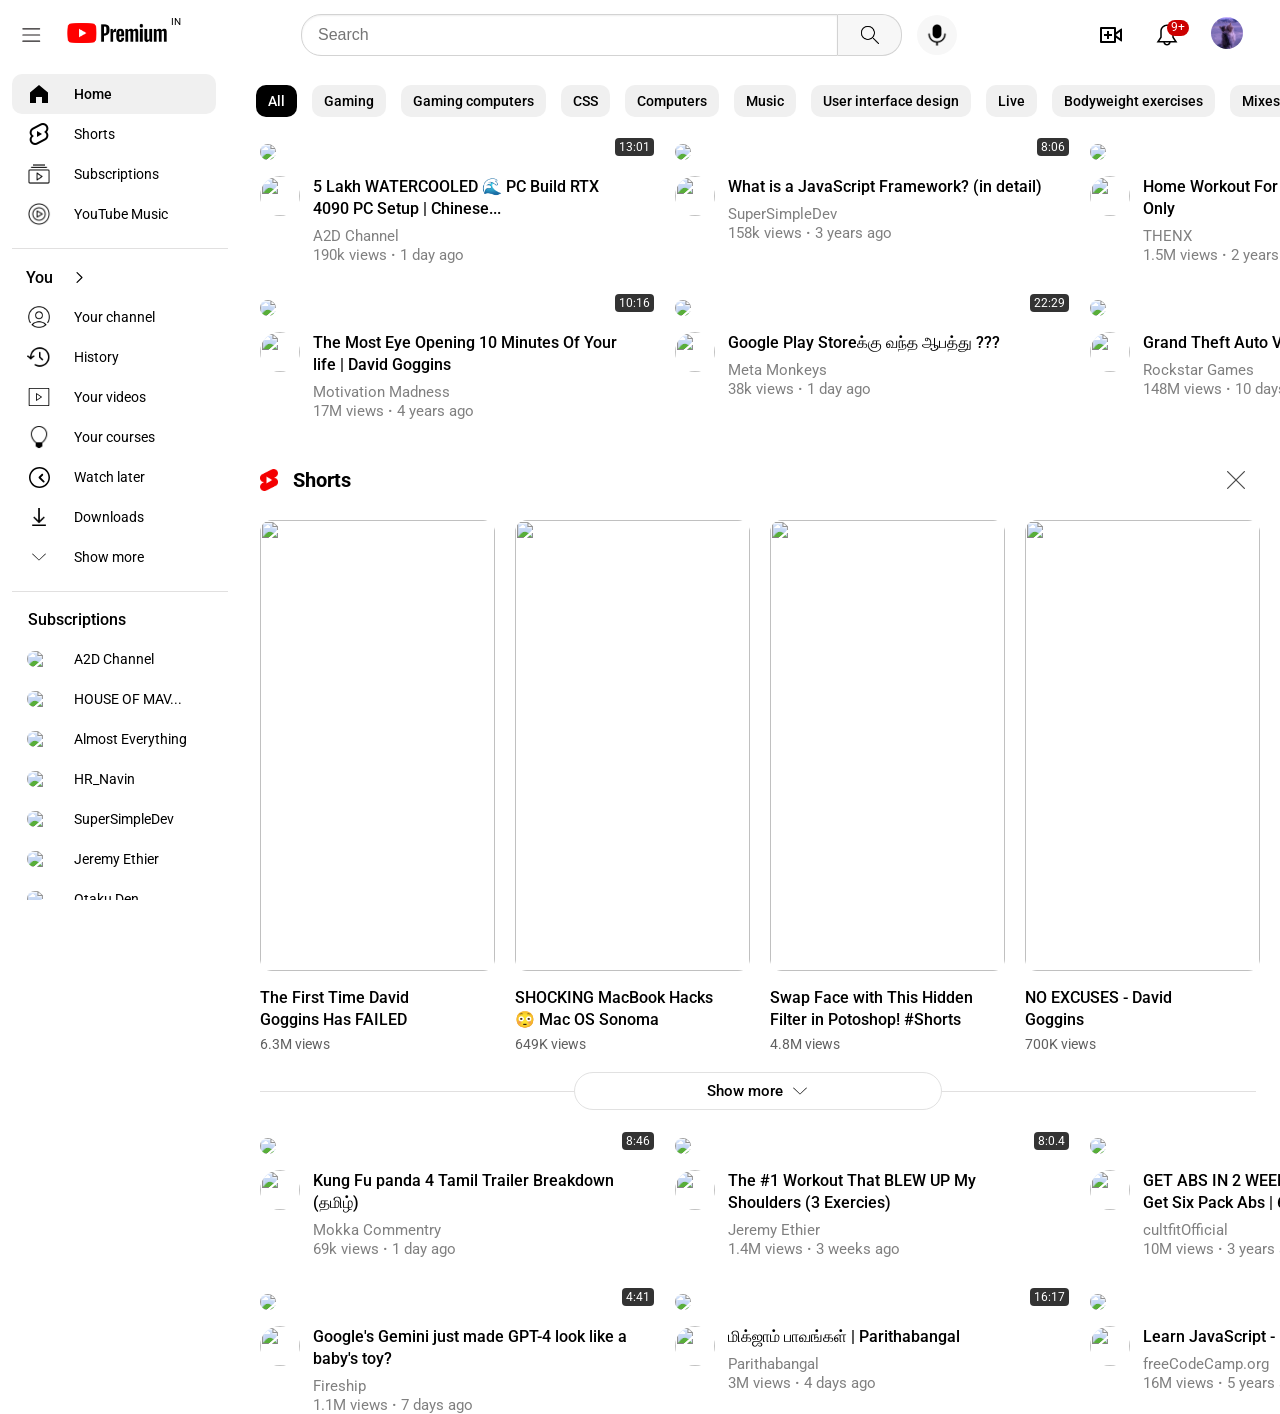
==== commit 2c8fcbd6: "Update and rename YouTube.html to index.html" ====
--- a/index.html
+++ b/index.html
@@ -16,18 +16,32 @@
 		<link rel="stylesheet" href="CSS/Header-2.css" />
 		<link rel="stylesheet" href="CSS/Sidebar.css" />
 		<link rel="stylesheet" href="CSS/Shorts.css" />
+		<link rel="stylesheet" href="CSS/Responsive.css" />
+		<link rel="stylesheet" href="CSS/Footer.css" />
 	</head>
 	<body>
 		<!-- Header-1 -->
 		<header class="header-1">
-			<div class="header-right">
-				<div class="menu-icon">
+			<div class="header-left">
+				<button class="menu-icon">
 					<img
 						style="margin: 0 auto; width: 30px"
 						class="menu-icon-img"
 						src="Icons/hamburger-menu-5.svg"
 					/>
-				</div>
+				</button>
+				<!-- <input
+					class="menu-toggle"
+					id="menu-toggle"
+					type="checkbox"
+					style="display: none"
+				/>
+				<label
+					for="menu-toggle"
+					class="menu-icon"
+					style="font-size: 24px; cursor: pointer"
+					>&#9776;</label
+				> -->
 				<div class="youtube-logo">
 					<img
 						style="width: 100px"
@@ -65,7 +79,7 @@
 				</div>
 			</div>
 
-			<div class="left-header">
+			<div class="header-right">
 				<div class="upload-icon">
 					<img class="upload-icon-img" src="Icons/video-add-line.svg" />
 					<div style="bottom: -40px" class="tooltip">Create</div>
@@ -88,14 +102,29 @@
 							border-radius: 20px;
 						"
 						class="user-profile-img"
-						src="Profile pics/Cat.jpg"
+						src="Profile-pics/Cat.jpg"
 					/>
+				</div>
+			</div>
+
+			<div class="header-right-mobile">
+				<div class="search-icon-mobile">
+					<img
+						class="search-icon-mobile-img"
+						src="Icons/icons8-search-48.png"
+					/>
+				</div>
+				<div class="user-profile-mobile">
+					<img class="user-profile-img" src="Profile-pics/Cat.jpg" />
 				</div>
 			</div>
 		</header>
 
 		<!-- Header-2 -->
 		<header class="header-2">
+			<section id="compass-div">
+				<img class="compass-img" src="Icons/compass.png" />
+			</section>
 			<div id="all">All</div>
 			<div>Gaming</div>
 			<div>Gaming computers</div>
@@ -677,15 +706,28 @@
 									Waterblock PC Custom Loop Setup
 								</div>
 							</div>
-							<div class="channel-name">
-								<p>A2D Channel</p>
-								<div class="tooltip">A2D Channel</div>
-							</div>
-							<p class="video-status">
-								190k views <strong>&#183;</strong> 1 day ago
-							</p>
-						</div>
-						<img class="three-dot" src="Icons/three-dot-icon-5.png" />
+							<div class="channel-name-video-status">
+								<div class="channel-name">
+									<p>A2D Channel</p>
+									<div class="tooltip">A2D Channel</div>
+								</div>
+								<div>
+									<p class="video-status">
+										190k views <strong>&#183;</strong> 1 day ago
+									</p>
+								</div>
+							</div>
+						</div>
+						<div>
+							<img class="three-dot" src="Icons/three-dot-icon-5.png" />
+							<div class="three-dot-tooltip">
+								<p>one</p>
+								<p>one</p>
+								<p>one</p>
+								<p>one</p>
+								<p>one</p>
+							</div>
+						</div>
 					</div>
 				</a>
 			</div>
@@ -715,13 +757,17 @@
 									What is a JavaScript Framework? (in detail)
 								</div>
 							</div>
-							<div class="channel-name">
-								<p>SuperSimpleDev</p>
-								<div class="tooltip" style="top: -15px">SuperSimpleDev</div>
-							</div>
-							<p class="video-status">
-								158k views <strong>&#183;</strong> 3 years ago
-							</p>
+							<div class="channel-name-video-status">
+								<div class="channel-name">
+									<p>SuperSimpleDev</p>
+									<div class="tooltip" style="top: -15px">SuperSimpleDev</div>
+								</div>
+								<div>
+									<p class="video-status">
+										158k views <strong>&#183;</strong> 3 years ago
+									</p>
+								</div>
+							</div>
 						</div>
 						<img class="three-dot" src="Icons/three-dot-icon-5.png" />
 					</div>
@@ -753,13 +799,17 @@
 									Home Workout For beginners | Dumbbells Only
 								</div>
 							</div>
-							<div class="channel-name">
-								<p>THENX</p>
-								<div class="tooltip">THENX</div>
-							</div>
-							<p class="video-status">
-								1.5M views <strong>&#183;</strong> 2 years ago
-							</p>
+							<div class="channel-name-video-status">
+								<div class="channel-name">
+									<p>THENX</p>
+									<div class="tooltip">THENX</div>
+								</div>
+								<div>
+									<p class="video-status">
+										1.5M views <strong>&#183;</strong> 2 years ago
+									</p>
+								</div>
+							</div>
 						</div>
 						<img class="three-dot" src="Icons/three-dot-icon-5.png" />
 					</div>
@@ -793,13 +843,17 @@
 									The Most Eye Opening 10 Minutes Of Your life | David Goggins
 								</div>
 							</div>
-							<div class="channel-name">
-								<p>Motivation Madness</p>
-								<div class="tooltip">Motivation Madness</div>
-							</div>
-							<p class="video-status">
-								17M views <strong>&#183;</strong> 4 years ago
-							</p>
+							<div class="channel-name-video-status">
+								<div class="channel-name">
+									<p>Motivation Madness</p>
+									<div class="tooltip">Motivation Madness</div>
+								</div>
+								<div>
+									<p class="video-status">
+										17M views <strong>&#183;</strong> 4 years ago
+									</p>
+								</div>
+							</div>
 						</div>
 						<img class="three-dot" src="Icons/three-dot-icon-5.png" />
 					</div>
@@ -829,13 +883,17 @@
 								<p>Google Play Storeக்கு வந்த ஆபத்து ???</p>
 								<div class="tooltip">Google Play Storeக்கு வந்த ஆபத்து ???</div>
 							</div>
-							<div class="channel-name">
-								<p>Meta Monkeys</p>
-								<div class="tooltip" style="top: -15px">Meta Monkeys</div>
-							</div>
-							<p class="video-status">
-								38k views <strong>&#183;</strong> 1 day ago
-							</p>
+							<div class="channel-name-video-status">
+								<div class="channel-name">
+									<p>Meta Monkeys</p>
+									<div class="tooltip" style="top: -15px">Meta Monkeys</div>
+								</div>
+								<div>
+									<p class="video-status">
+										38k views <strong>&#183;</strong> 1 day ago
+									</p>
+								</div>
+							</div>
 						</div>
 						<img class="three-dot" src="Icons/three-dot-icon-5.png" />
 					</div>
@@ -865,13 +923,17 @@
 								<p>Grand Theft Auto VI trailer 1</p>
 								<div class="tooltip">Grand Theft Auto VI trailer 1</div>
 							</div>
-							<div class="channel-name">
-								<p>Rockstar Games</p>
-								<div class="tooltip" style="top: -15px">Rockstar Games</div>
-							</div>
-							<p class="video-status">
-								148M views <strong>&#183;</strong> 10 days ago
-							</p>
+							<div class="channel-name-video-status">
+								<div class="channel-name">
+									<p>Rockstar Games</p>
+									<div class="tooltip" style="top: -15px">Rockstar Games</div>
+								</div>
+								<div>
+									<p class="video-status">
+										148M views <strong>&#183;</strong> 10 days ago
+									</p>
+								</div>
+							</div>
 						</div>
 						<img class="three-dot" src="Icons/three-dot-icon-5.png" />
 					</div>
@@ -883,11 +945,11 @@
 		<div class="shorts-grid">
 			<div class="shorts-top">
 				<div class="shorts-top-left">
-					<img style="width: 18px" src="Icons/Youtube_shorts_icon.svg.png" />
+					<img src="Icons/Youtube_shorts_icon.svg.png" />
 					<p>Shorts</p>
 				</div>
 				<div class="shorts-top-right">
-					<img style="width: 18px; opacity: 0.7" src="Icons/x-22.svg" />
+					<img src="Icons/x-22.svg" />
 					<div class="tooltip">Not Interested</div>
 				</div>
 			</div>
@@ -904,7 +966,10 @@
 							/>
 						</a>
 					</div>
-					<a href="https://youtube.com/shorts/DBUK71JPkrQ?si=6S3jSEYq8JLxEO0L">
+					<a
+						class="shorts-about"
+						href="https://youtube.com/shorts/DBUK71JPkrQ?si=6S3jSEYq8JLxEO0L"
+					>
 						<div class="shorts-preview-bottom-div">
 							<div class="shorts-title">
 								<p>The First Time David Goggins Has FAILED</p>
@@ -929,7 +994,10 @@
 							/>
 						</a>
 					</div>
-					<a href="https://youtube.com/shorts/oq8FaqHPFFE?si=ZFr2sn17gifX5wvP">
+					<a
+						class="shorts-about"
+						href="https://youtube.com/shorts/oq8FaqHPFFE?si=ZFr2sn17gifX5wvP"
+					>
 						<div class="shorts-preview-bottom-div">
 							<div class="shorts-title">
 								<p>SHOCKING MacBook Hacks 😳 Mac OS Sonoma</p>
@@ -954,7 +1022,10 @@
 							/>
 						</a>
 					</div>
-					<a href="https://youtube.com/shorts/ROYjOqUGo9A?si=QZ_UnXl02JNUGmNa">
+					<a
+						class="shorts-about"
+						href="https://youtube.com/shorts/ROYjOqUGo9A?si=QZ_UnXl02JNUGmNa"
+					>
 						<div class="shorts-preview-bottom-div">
 							<div class="shorts-title">
 								<p>Swap Face with This Hidden Filter in Potoshop! #Shorts</p>
@@ -979,7 +1050,10 @@
 							/>
 						</a>
 					</div>
-					<a href="https://youtube.com/shorts/CDYpmVrjHFw?si=Brnh41K9GBhl9vtU">
+					<a
+						class="shorts-about"
+						href="https://youtube.com/shorts/CDYpmVrjHFw?si=Brnh41K9GBhl9vtU"
+					>
 						<div class="shorts-preview-bottom-div">
 							<div class="shorts-title">
 								<p>NO EXCUSES - David Goggins</p>
@@ -992,7 +1066,7 @@
 				</div>
 
 				<!-- Shorts-5 -->
-				<div class="shorts-preview">
+				<div id="shorts-5" class="shorts-preview">
 					<div class="shorts-thumbnail">
 						<a
 							href="https://youtube.com/shorts/niBxdiapcIw?si=KjvS9AovuhH4JlGO"
@@ -1002,7 +1076,10 @@
 							/>
 						</a>
 					</div>
-					<a href="https://youtube.com/shorts/niBxdiapcIw?si=KjvS9AovuhH4JlGO">
+					<a
+						class="shorts-about"
+						href="https://youtube.com/shorts/niBxdiapcIw?si=KjvS9AovuhH4JlGO"
+					>
 						<div class="shorts-preview-bottom-div">
 							<div class="shorts-title">
 								<p>How fast does my Asus ROG Strix G15 #shorts #viral...</p>
@@ -1061,13 +1138,17 @@
 									Kung Fu panda 4 Tamil Trailer Breakdown (தமிழ்)
 								</div>
 							</div>
-							<div class="channel-name">
-								<p>Mokka Commentry</p>
-								<div class="tooltip">Mokka Commentry</div>
-							</div>
-							<p class="video-status">
-								69k views <strong>&#183;</strong> 1 day ago
-							</p>
+							<div class="channel-name-video-status">
+								<div class="channel-name">
+									<p>Mokka Commentry</p>
+									<div class="tooltip">Mokka Commentry</div>
+								</div>
+								<div>
+									<p class="video-status">
+										69k views <strong>&#183;</strong> 1 day ago
+									</p>
+								</div>
+							</div>
 						</div>
 						<img class="three-dot" src="Icons/three-dot-icon-5.png" />
 					</div>
@@ -1099,13 +1180,17 @@
 									The #1 Workout That BLEW UP My Shoulders (3 Exercies)
 								</div>
 							</div>
-							<div class="channel-name">
-								<p>Jeremy Ethier</p>
-								<div class="tooltip">Jeremy Ethier</div>
-							</div>
-							<p class="video-status">
-								1.4M views <strong>&#183;</strong> 3 weeks ago
-							</p>
+							<div class="channel-name-video-status">
+								<div class="channel-name">
+									<p>Jeremy Ethier</p>
+									<div class="tooltip">Jeremy Ethier</div>
+								</div>
+								<div>
+									<p class="video-status">
+										1.4M views <strong>&#183;</strong> 3 weeks ago
+									</p>
+								</div>
+							</div>
 						</div>
 						<img class="three-dot" src="Icons/three-dot-icon-5.png" />
 					</div>
@@ -1141,13 +1226,17 @@
 									Pack Abs Workout | Cult Fit | CureFit
 								</div>
 							</div>
-							<div class="channel-name">
-								<p>cultfitOfficial</p>
-								<div class="tooltip">cultfitOfficial</div>
-							</div>
-							<p class="video-status">
-								10M views <strong>&#183;</strong> 3 years ago
-							</p>
+							<div class="channel-name-video-status">
+								<div class="channel-name">
+									<p>cultfitOfficial</p>
+									<div class="tooltip">cultfitOfficial</div>
+								</div>
+								<div>
+									<p class="video-status">
+										10M views <strong>&#183;</strong> 3 years ago
+									</p>
+								</div>
+							</div>
 						</div>
 						<img class="three-dot" src="Icons/three-dot-icon-5.png" />
 					</div>
@@ -1179,13 +1268,17 @@
 									Google's Gemini just made GPT-4 look like a baby's toy?
 								</div>
 							</div>
-							<div class="channel-name">
-								<p>Fireship</p>
-								<div class="tooltip">Fireship</div>
-							</div>
-							<p class="video-status">
-								1.1M views <strong>&#183;</strong> 7 days ago
-							</p>
+							<div class="channel-name-video-status">
+								<div class="channel-name">
+									<p>Fireship</p>
+									<div class="tooltip">Fireship</div>
+								</div>
+								<div>
+									<p class="video-status">
+										1.1M views <strong>&#183;</strong> 7 days ago
+									</p>
+								</div>
+							</div>
 						</div>
 						<img class="three-dot" src="Icons/three-dot-icon-5.png" />
 					</div>
@@ -1215,13 +1308,17 @@
 								<p>மிக்ஜாம் பாவங்கள் | Parithabangal</p>
 								<div class="tooltip">மிக்ஜாம் பாவங்கள் | Parithabangal</div>
 							</div>
-							<div class="channel-name">
-								<p>Parithabangal</p>
-								<div class="tooltip" style="top: -15px">Parithabangal</div>
-							</div>
-							<p class="video-status">
-								3M views <strong>&#183;</strong> 4 days ago
-							</p>
+							<div class="channel-name-video-status">
+								<div class="channel-name">
+									<p>Parithabangal</p>
+									<div class="tooltip" style="top: -15px">Parithabangal</div>
+								</div>
+								<div>
+									<p class="video-status">
+										3M views <strong>&#183;</strong> 4 days ago
+									</p>
+								</div>
+							</div>
 						</div>
 						<img class="three-dot" src="Icons/three-dot-icon-5.png" />
 					</div>
@@ -1253,18 +1350,64 @@
 									Learn JavaScript - Full Course for Beginners
 								</div>
 							</div>
-							<div class="channel-name">
-								<p>freeCodeCamp.org</p>
-								<div class="tooltip" style="top: -15px">freeCodeCamp.org</div>
-							</div>
-							<p class="video-status">
-								16M views <strong>&#183;</strong> 5 years ago
-							</p>
+							<div class="channel-name-video-status">
+								<div class="channel-name">
+									<p>freeCodeCamp.org</p>
+									<div class="tooltip" style="top: -15px">freeCodeCamp.org</div>
+								</div>
+								<div>
+									<p class="video-status">
+										16M views <strong>&#183;</strong> 5 years ago
+									</p>
+								</div>
+							</div>
 						</div>
 						<img class="three-dot" src="Icons/three-dot-icon-5.png" />
 					</div>
 				</a>
 			</div>
 		</div>
+
+		<footer class="footer">
+			<div class="footer-icon">
+				<div class="footer-icon-img-div">
+					<img style="width: 22px" class="icon-img" src="Icons/s-home.svg" />
+				</div>
+				<p class="footer-icon-text">Home</p>
+			</div>
+
+			<div class="footer-icon">
+				<div class="footer-icon-img-div">
+					<img
+						style="width: 22px"
+						class="icon-img"
+						src="Icons/icons8-youtube-shorts-24.png"
+					/>
+				</div>
+				<p class="footer-icon-text">Shorts</p>
+			</div>
+
+			<div class="footer-icon">
+				<div class="footer-icon-img-div">
+					<img
+						style="width: 22px"
+						class="footer-icon-img"
+						src="Icons//menu_youtube_subscription_icon_197393.png"
+					/>
+				</div>
+				<p class="footer-icon-text">Subscriptions</p>
+			</div>
+
+			<div class="footer-icon">
+				<div class="footer-icon-img-div">
+					<img
+						style="width: 20px"
+						class="icon-img"
+						src="Icons/free-video-library-1781676-1518357.png"
+					/>
+				</div>
+				<p class="footer-icon-text">Library</p>
+			</div>
+		</footer>
 	</body>
 </html>
--- a/CSS/Video.css
+++ b/CSS/Video.css
@@ -6,7 +6,7 @@
 }
 
 .video-preview {
-	width: 400px;
+	width: 400px; 
 	/* width: 340px; */
 	display: flex;
 	flex-direction: column;
@@ -25,7 +25,7 @@
 	cursor: pointer;
 	transition: border-radius 0.3s;
 }
-.video-preview:hover .thumbnail{
+.video-preview:hover .thumbnail {
 	border-radius: 0;
 }
 
@@ -87,6 +87,19 @@
 	opacity: 1;
 }
 
+.video-preview-bottom-div .three-dot-tooltip {
+	display: flex;
+	flex-direction: column;
+	row-gap: 10px;
+	align-items: center;
+	position: absolute;
+	background-color: rgba(60, 60, 60, 0.8);
+	color: white;
+	width: 100px;
+	right: 0;
+	opacity: 0;
+}
+
 /* Title and Channel Profile Tooltip */
 .channel-profile .tooltip,
 .video-title .tooltip {
@@ -136,4 +149,81 @@
 }
 .video-preview:active .thumbnail {
 	border-radius: 0;
-} */+} */
+
+
+@media (max-width: 480px) {
+	.video-grid {
+		max-width: 288px;
+		grid-template-columns: 1fr;
+		row-gap: 15px;
+	}
+
+	.video-preview {
+		max-width: 288px;
+		row-gap: 1px;
+	}
+
+	.video-preview-bottom-div{
+		column-gap: 8px;
+	}
+
+	.thumbnail {
+		max-width: 288px;
+		height: 162px;
+		border-radius: 0px;
+	}
+
+	.thumbnail-img-div {
+		max-width: 288px;
+	}
+
+	.channel-name-video-status {
+		display: flex;
+		align-items: center;
+		column-gap: 5px;
+		height: 8px;
+	}
+	/* .channel-profile {
+		display: flex;
+		align-items: center;
+		justify-content: center;
+	} */
+	.channel-profile img {
+		width: 30px;
+		height: 30px;
+		margin-left: 2px;
+	}
+
+	.video-title p {
+		font-size: 11px;
+		margin-bottom: 0px;
+		line-height: 14px;
+		max-width: 210px;
+		font-weight: 500;
+	}
+
+	.channel-name p,
+	.video-status {
+		font-size: 9px;
+	}
+
+	.video-preview-bottom-div .three-dot {
+		position: absolute;
+		top: 0;
+		right: 10px;
+		width: 14px;
+		opacity: 1;
+	}
+
+	.thumbnail-img-div div {
+		background-color: rgba(0, 0, 0, 0.8);
+		color: white;
+		font-size: 8px;
+		padding: 2px 4px;
+		border-radius: 4px;
+		position: absolute;
+		bottom: 8px;
+		right: 6px;
+	}
+}
--- a/CSS/Common.css
+++ b/CSS/Common.css
@@ -4,7 +4,7 @@
 	/* padding: 144px 24px 3000px 260px; */
 	/* margin: 0; */
 	/* margin: 144px 24px 3000px 96px; */
-	margin: 144px 24px 3000px 260px;
+	margin: 144px 24px 000px 260px;
 	overflow-y: auto;
 	overflow-x: auto;
 }
@@ -29,4 +29,10 @@
 
 a {
 	text-decoration: none;
+}
+
+@media (max-width: 480px) {
+	body {
+		margin: 74px 0px 60px 0px;
+	}
 }
--- a/CSS/Header-1.css
+++ b/CSS/Header-1.css
@@ -2,6 +2,9 @@
 	display: flex;
 	justify-content: space-between;
 	align-items: center;
+	/* display: grid;
+	grid-template-columns: 1fr 1fr 1fr;
+	column-gap: 255px; */
 	background-color: white;
 	position: fixed;
 	top: 0;
@@ -15,7 +18,7 @@
 	cursor: pointer;
 }
 
-.header-right {
+.header-left {
 	display: flex;
 	align-items: center;
 	justify-content: center;
@@ -31,11 +34,24 @@
 	align-items: center;
 	justify-content: center;
 	border-radius: 20px;
+	border-style: none;
+	background-color: white;
 }
 .menu-icon:hover,
 .upload-icon:hover,
 .notification-icon:hover {
 	background-color: #e0e0e0;
+}
+
+.notification-icon-mobile {
+	width: 40px;
+	height: 30px;
+	display: flex;
+	align-items: center;
+	justify-content: center;
+	border-radius: 20px;
+	border-style: none;
+	background-color: white;
 }
 
 .header-middle {
@@ -55,27 +71,27 @@
 	box-shadow: inset 0 1px 2px #eee;
 }
 input:focus {
-  width: 480px;
-  padding-left: 50px;
+	width: 480px;
+	padding-left: 50px;
 	height: 36px;
 	margin-right: 1px;
 	outline: rgb(55, 90, 246) solid 1px;
 }
 
 .search-box {
-  display: flex;
-  align-items: center;
-  position: relative;
+	display: flex;
+	align-items: center;
+	position: relative;
 }
 
 .search-icon-img-focus {
-  position: absolute;
-  left: 15px;
-  opacity: 0;
+	position: absolute;
+	left: 15px;
+	opacity: 0;
 }
 
 input:focus + .search-icon-img-focus {
-  opacity: 1;
+	opacity: 1;
 }
 
 .search-icon {
@@ -114,10 +130,13 @@
 	background-color: #eaeaea;
 }
 
-.left-header {
+.header-right {
 	display: flex;
 	align-items: center;
 	column-gap: 16px;
+}
+.header-right-mobile {
+	display: none;
 }
 
 .upload-icon-img {
@@ -139,6 +158,11 @@
 	right: -2px;
 }
 
+.user-profile-mobile img{
+	width: 22px;
+	border-radius: 20px;
+}
+
 /* Tooltip */
 
 .search-icon .tooltip,
@@ -166,12 +190,50 @@
 }
 
 .youtube-logo {
-  position: relative;
+	position: relative;
 }
 
 .youtube-logo div {
-  font-size: 10px;
-  position: absolute;
-  top: -7px;
-  right: -14px;
-}+	font-size: 10px;
+	position: absolute;
+	top: -7px;
+	right: -14px;
+}
+
+@media (max-width: 480px) {
+	.header-1 {
+		max-width: 282px;
+		height: 30px;
+		padding: 0 2px;
+		padding-top: 5px;
+		box-shadow: 0 1px 1px rgba(0, 0, 0, 0.5);
+	}
+
+	.youtube-logo-img {
+		max-width: 80px;
+	}
+	.youtube-logo div {
+		display: none;
+	}
+
+	.menu-icon {
+		display: none;
+	}
+
+	.header-middle {
+		display: none;
+	}
+
+	.header-right {
+		display: none;
+	}
+	.header-right-mobile {
+		display: flex;
+		align-items: center;
+		column-gap: 16px;
+	}
+
+	.search-icon-mobile-img {
+		width: 20px;
+	}
+}
--- a/CSS/Header-2.css
+++ b/CSS/Header-2.css
@@ -11,11 +11,12 @@
 	padding: 0 36px;
   z-index: 1;
   overflow-x: auto;
-  overflow-y: hidden;
+	overflow-y: hidden;
 }
 
 .header-2::-webkit-scrollbar {
   width: 0;
+	height: 0;
 }
 
 .header-2 div {
@@ -43,8 +44,23 @@
   color: white;
   background-color: black;
 }
-.header-2 .all:hover {
+.header-2 #all:hover {
   background-color: black;
+}
+
+.header-2 #compass-div {
+	display: none;
+	align-items: center;
+	justify-content: center;
+  height: 26px;
+	width: 32px;
+  margin-top: 10px;
+  margin-bottom: 5px;
+	margin-right: 10px;
+	background-color: rgb(227, 227, 227);
+}
+.compass-img {
+	width: 38px;
 }
 
 /* Tooltip */
@@ -62,4 +78,34 @@
 	transition: opacity 0.3s;
 	pointer-events: none;
 	text-wrap: nowrap;
+}
+
+@media (max-width: 480px){
+	.header-2 {
+		top: 35px;
+		left: 0;
+		height: 30px;
+		padding: 2px 2px 4px;
+		column-gap: 6px;
+		max-width: 282px;
+	}
+
+	.header-2 div {
+		display: flex;
+		align-items: center;
+		height: 26px;
+		padding: 0 10px;
+		border-radius: 7px;
+		background-color: rgb(240, 240, 240);
+		font-size: 10px;
+		text-wrap: nowrap;
+	}
+
+	.header-2 #all {
+		background-color: rgb(75, 75, 75);
+	}
+
+	.header-2 #compass-div {
+		display: flex;
+	}
 }
--- a/CSS/Sidebar.css
+++ b/CSS/Sidebar.css
@@ -6,7 +6,7 @@
 	top: 56px;
 	left: 0;
 	bottom: 0;
-	/* width: 64px; */
+	/* width: 50px; */
 	width: 216px;
 	padding: 0 12px;
 	z-index: 3;
@@ -132,4 +132,10 @@
 .icon:hover .tooltip {
 	opacity: 1;
 	transition-delay: 0.6s;
+}
+
+@media (max-width: 480px) {
+	nav {
+		display: none;
+	}
 }
--- a/CSS/Shorts.css
+++ b/CSS/Shorts.css
@@ -1,53 +1,61 @@
 .shorts-grid {
-  margin-top: 40px;
-  display: flex;
-  flex-direction: column;
-  row-gap: 20px;
+	margin-top: 40px;
+	display: flex;
+	flex-direction: column;
+	row-gap: 20px;
 }
 
 .shorts-top {
-  display: flex;
-  justify-content: space-between;
-  align-items: center;
+	display: flex;
+	justify-content: space-between;
+	align-items: center;
 }
 
 .shorts-top-left {
-  display: flex;
-  column-gap: 15px;
-  align-items: center;
+	display: flex;
+	column-gap: 15px;
+	align-items: center;
+}
+.shorts-top-left img {
+	width: 18px;
 }
 
 .shorts-top-left p {
-  font-size: 20px;
-  font-weight: bold;
+	font-size: 20px;
+	font-weight: bold;
 }
 
 .shorts-top-right {
-  display: flex;
-  align-items: center;
-  justify-content: center;
-  width: 40px;
-  height: 40px;
-  border-radius: 20px;
-  cursor: pointer;
-  transition: background-color 0.15s;
-  position: relative;
+	display: flex;
+	align-items: center;
+	justify-content: center;
+	width: 40px;
+	height: 40px;
+	border-radius: 20px;
+	cursor: pointer;
+	transition: background-color 0.15s;
+	position: relative;
 }
 
 .shorts-top-right:hover {
-  background-color: #eaeaea;
+	background-color: #eaeaea;
+}
+
+.shorts-top-right img {
+	width: 18px;
+	opacity: 0.7;
 }
 
 .shorts-top-right .tooltip {
-  display: flex;
-  align-items: center;
-  position: absolute;
-  text-wrap: nowrap;
-  left: -120px;
-  padding: 10px;
+	display: flex;
+	align-items: center;
+	position: absolute;
+	text-wrap: nowrap;
+	left: -120px;
+	padding: 10px;
 	font-size: 12px;
 	background-color: rgba(0, 0, 0, 0.6);
-  color: white;
+	color: white;
 	border-radius: 4px;
 	opacity: 0;
 	pointer-events: none;
@@ -55,92 +63,93 @@
 }
 
 .shorts-top-right:hover .tooltip {
-  opacity: 1;
+	opacity: 1;
 }
 
 .shorts-middle {
-  display: flex;
-  column-gap: 20px;
+	display: flex;
+	column-gap: 20px;
 }
 
 .shorts-thumbnail img {
-  width: 235px;
-  height: 451px;
-  border-radius: 12px;
+	width: 235px;
+	height: 451px;
+	border-radius: 12px;
 }
 
 .shorts-preview {
-  display: flex;
-  flex-direction: column;
-  row-gap: 12px;
+	display: flex;
+	flex-direction: column;
+	row-gap: 12px;
+	position: relative;
 }
 
 .shorts-title {
-  position: relative;
-}
-
-.shorts-title p{
-  color: black;
-  font-weight: 500;
-  width: 205px;
-  line-height: 22px;
+	position: relative;
+}
+
+.shorts-title p {
+	color: black;
+	font-weight: 500;
+	width: 205px;
+	line-height: 22px;
 }
 
 .shorts-title .three-dot {
-  position: absolute;
-  top: 0;
-  right: 0;
-  width: 20px;
-  opacity: 0;
+	position: absolute;
+	top: 0;
+	right: 0;
+	width: 20px;
+	opacity: 0;
 }
 .shorts-preview-bottom-div:hover .three-dot {
-  opacity: 1;
+	opacity: 1;
 }
 .shorts-status {
-  font-size: 14px;
-  color: #606060;
+	font-size: 14px;
+	color: #606060;
 }
 
 .shorts-preview-bottom-div {
-  display: flex;
-  flex-direction: column;
-  row-gap: 5px;
-  cursor: pointer;
-  position: relative;
+	display: flex;
+	flex-direction: column;
+	row-gap: 5px;
+	cursor: pointer;
+	position: relative;
 }
 
 .shorts-bottom {
-  align-items: center;
-  display: grid;
-  grid-template-columns: 1fr 0fr 1fr;
-}
-
-.shorts-bottom-middle{
-  padding: 9px 132px;
-  border: 1px solid rgb(225, 225, 225);
-  display: flex;
-  justify-content: center;
-  column-gap: 8px;
-  border-radius: 65px;
-  cursor: pointer;
-  transition: background-color 0.15s;
+	align-items: center;
+	display: grid;
+	grid-template-columns: 1fr 0fr 1fr;
+}
+
+.shorts-bottom-middle {
+	padding: 9px 132px;
+	border: 1px solid rgb(225, 225, 225);
+	display: flex;
+	justify-content: center;
+	column-gap: 8px;
+	border-radius: 65px;
+	cursor: pointer;
+	transition: background-color 0.15s;
 }
 
 .shorts-bottom-middle:hover {
-  background-color: rgb(225, 225, 225);
+	background-color: rgb(225, 225, 225);
 }
 .shorts-bottom-middle:active {
-  background-color: rgb(200, 200, 200);
+	background-color: rgb(200, 200, 200);
 }
 
 .shorts-bottom-middle p {
-  font-size: 15px;
-  font-weight: 500;
-  display: inline-block;
-  text-wrap: nowrap;
+	font-size: 15px;
+	font-weight: 500;
+	display: inline-block;
+	text-wrap: nowrap;
 }
 .shorts-bottom-middle img {
-  width: 18px;
+	width: 18px;
 }
 
 /* Active effect on whole video preview */
@@ -168,4 +177,81 @@
 .shorts-title p:hover + .tooltip {
 	opacity: 1;
 	transition-delay: 0.6s;
-}+}
+
+@media (max-width: 480px) {
+	.shorts-grid {
+		margin-top: 10px;
+		margin-left: 5px;
+		width: 288px;
+		row-gap: 0px;
+	}
+
+	.shorts-top-left {
+		column-gap: 8px;
+	}
+
+	.shorts-top-left img {
+		width: 14px;
+	}
+
+	.shorts-top-left p {
+		font-size: 16px;
+		font-weight: bold;
+	}
+
+  .shorts-top-right img {
+    width: 14px;
+    opacity: 0.9;
+  }
+
+	.shorts-middle {
+		max-width: 400px;
+		column-gap: 10px;
+    overflow-x: auto;
+		overflow-y: hidden;
+	}
+
+  .shorts-middle::-webkit-scrollbar {
+    width: 0;
+    height: 0;
+  }
+
+	.shorts-preview {
+		width: 120px;
+		height: 190px;
+		position: relative;
+	}
+
+	.shorts-thumbnail img {
+		width: 120px;
+		height: 190px;
+		object-fit: cover;
+		object-position: top;
+	}
+
+	.shorts-about {
+		position: absolute;
+		bottom: 0px;
+    left: 0px;
+    right: 0px;
+    padding: 0 5px 7px 5px;
+    background-color: rgba(0, 0, 0, 0.1);
+	}
+	.shorts-about P {
+		color: white;
+		font-size: 11px;
+    font-size: 500;
+    width: 120px;
+    line-height: 12px;
+	}
+
+  .shorts-preview-bottom-div>p {
+    font-size: 9px;
+    font-weight: normal;
+  }
+
+	.shorts-bottom {
+		display: none;
+	}
+}
--- a/CSS/Responsive.css
+++ b/CSS/Responsive.css
@@ -0,0 +1,3 @@
+#menu-toggle:checked + .menu-icon + .sidebar {
+	width: 30px;
+}
--- a/CSS/Footer.css
+++ b/CSS/Footer.css
@@ -0,0 +1,28 @@
+.footer {
+  position: fixed;
+  bottom: 0;
+  left: 0;
+  right: 0;
+  height: 50px;
+  background-color: white;
+  display: none;
+  justify-content: space-between;
+  max-width: 288px;
+}
+
+.footer-icon {
+  display: flex;
+  flex-direction: column;
+  align-items: center;
+  justify-content: center;
+}
+
+.footer-icon p {
+  font-size: 11px;
+}
+
+@media (max-width:480px) {
+  .footer {
+    display: flex;
+  }
+}
